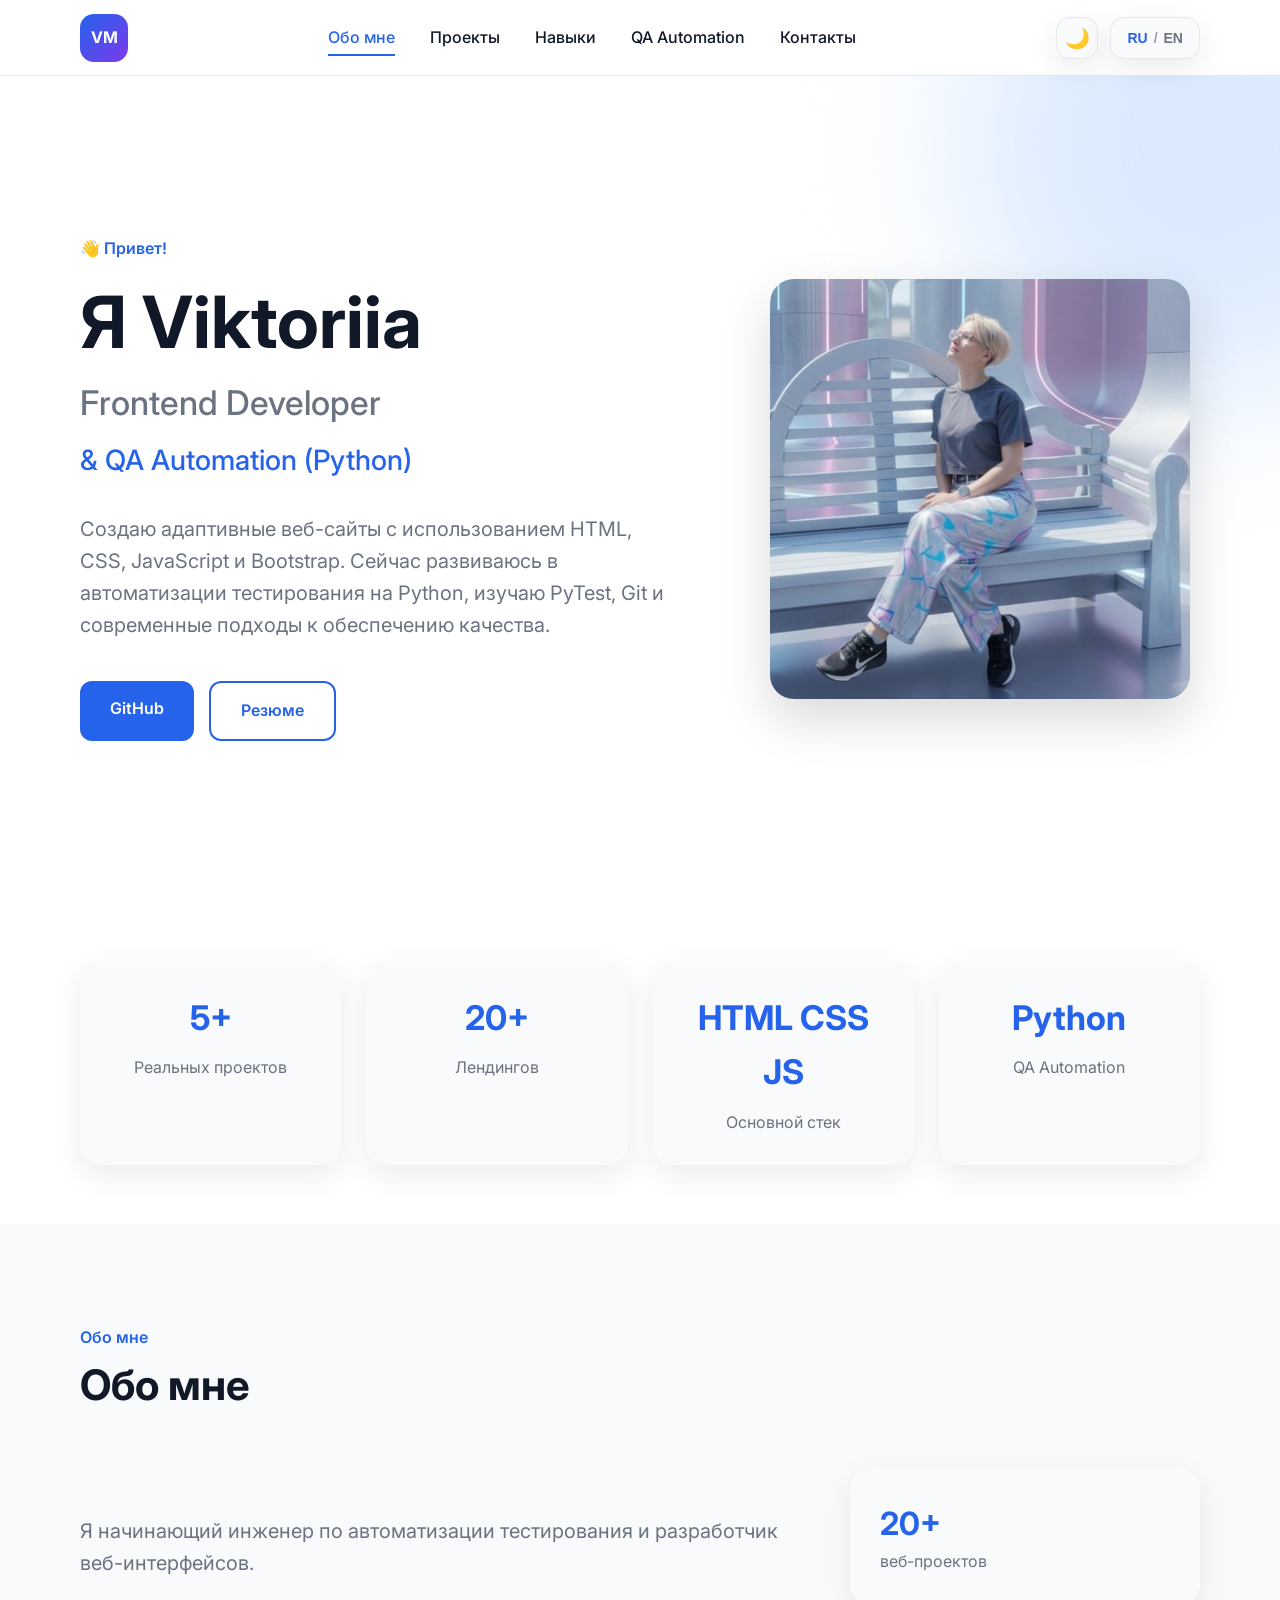
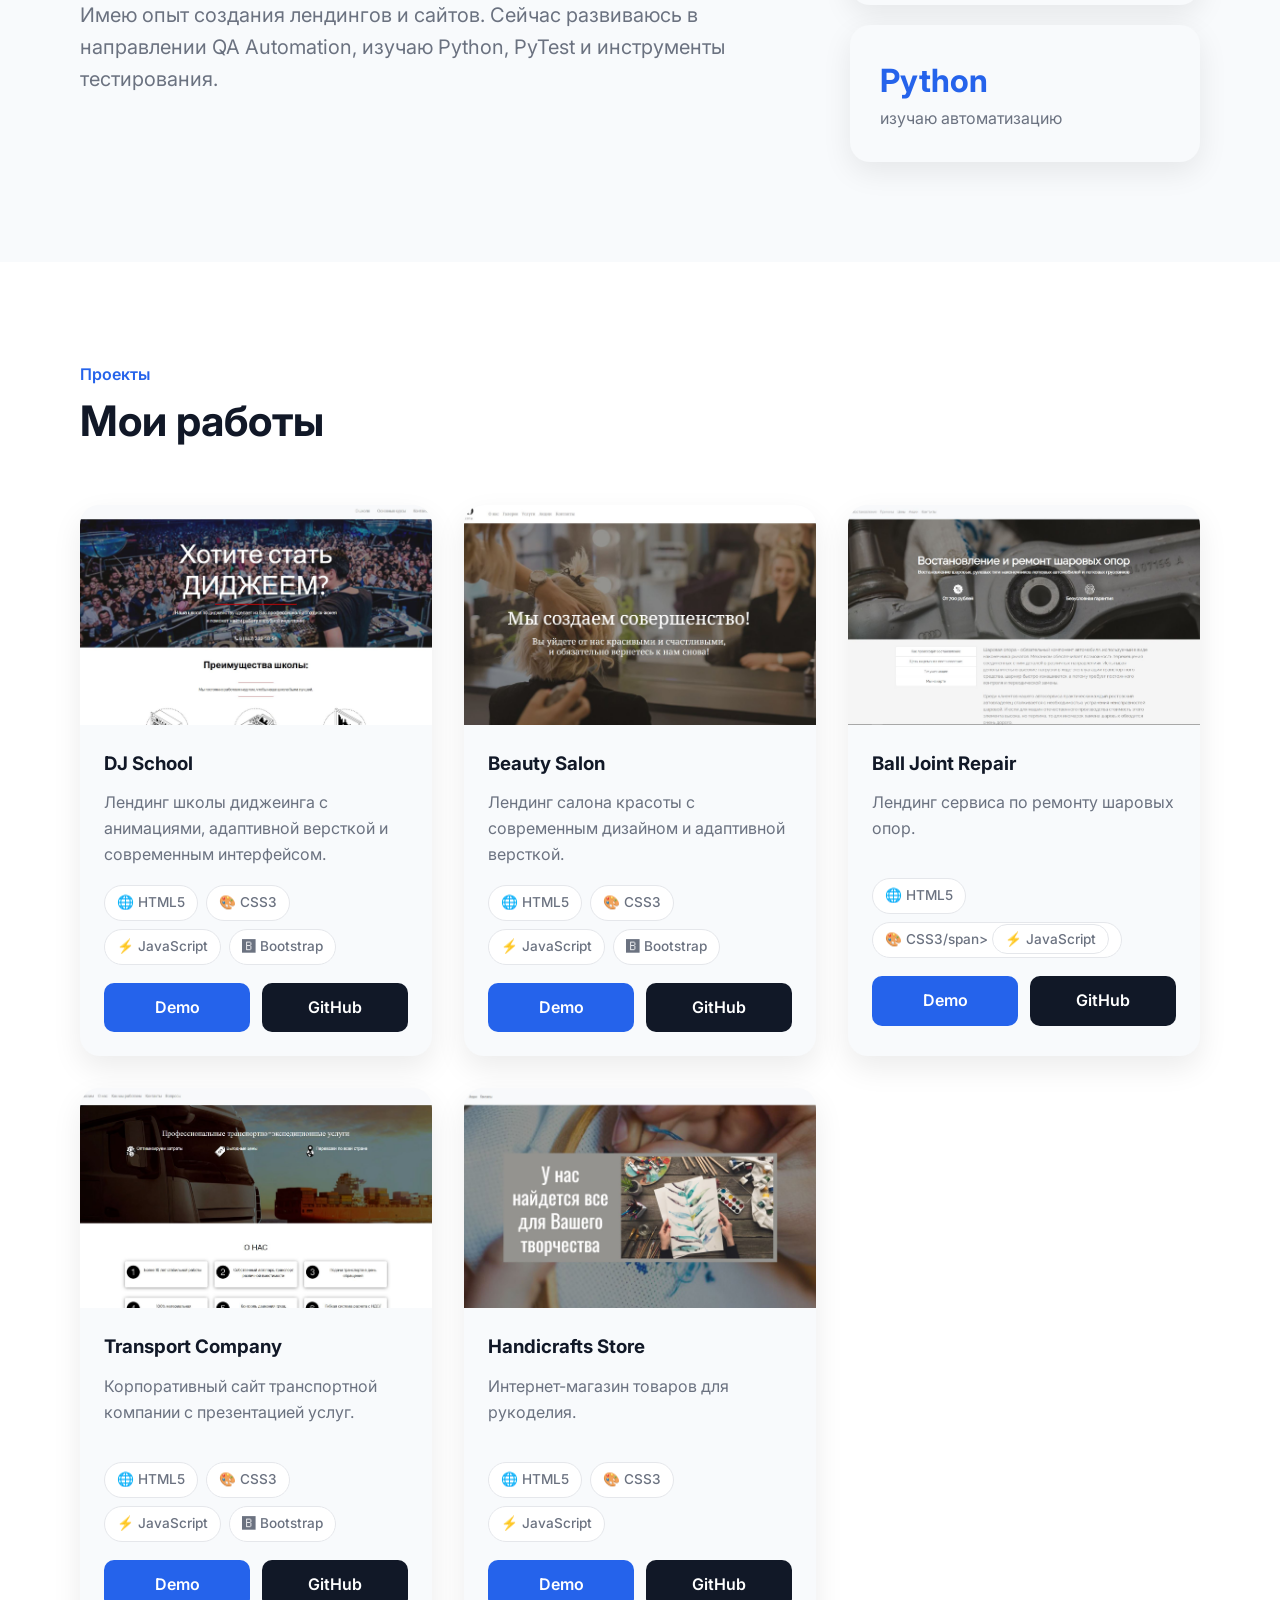
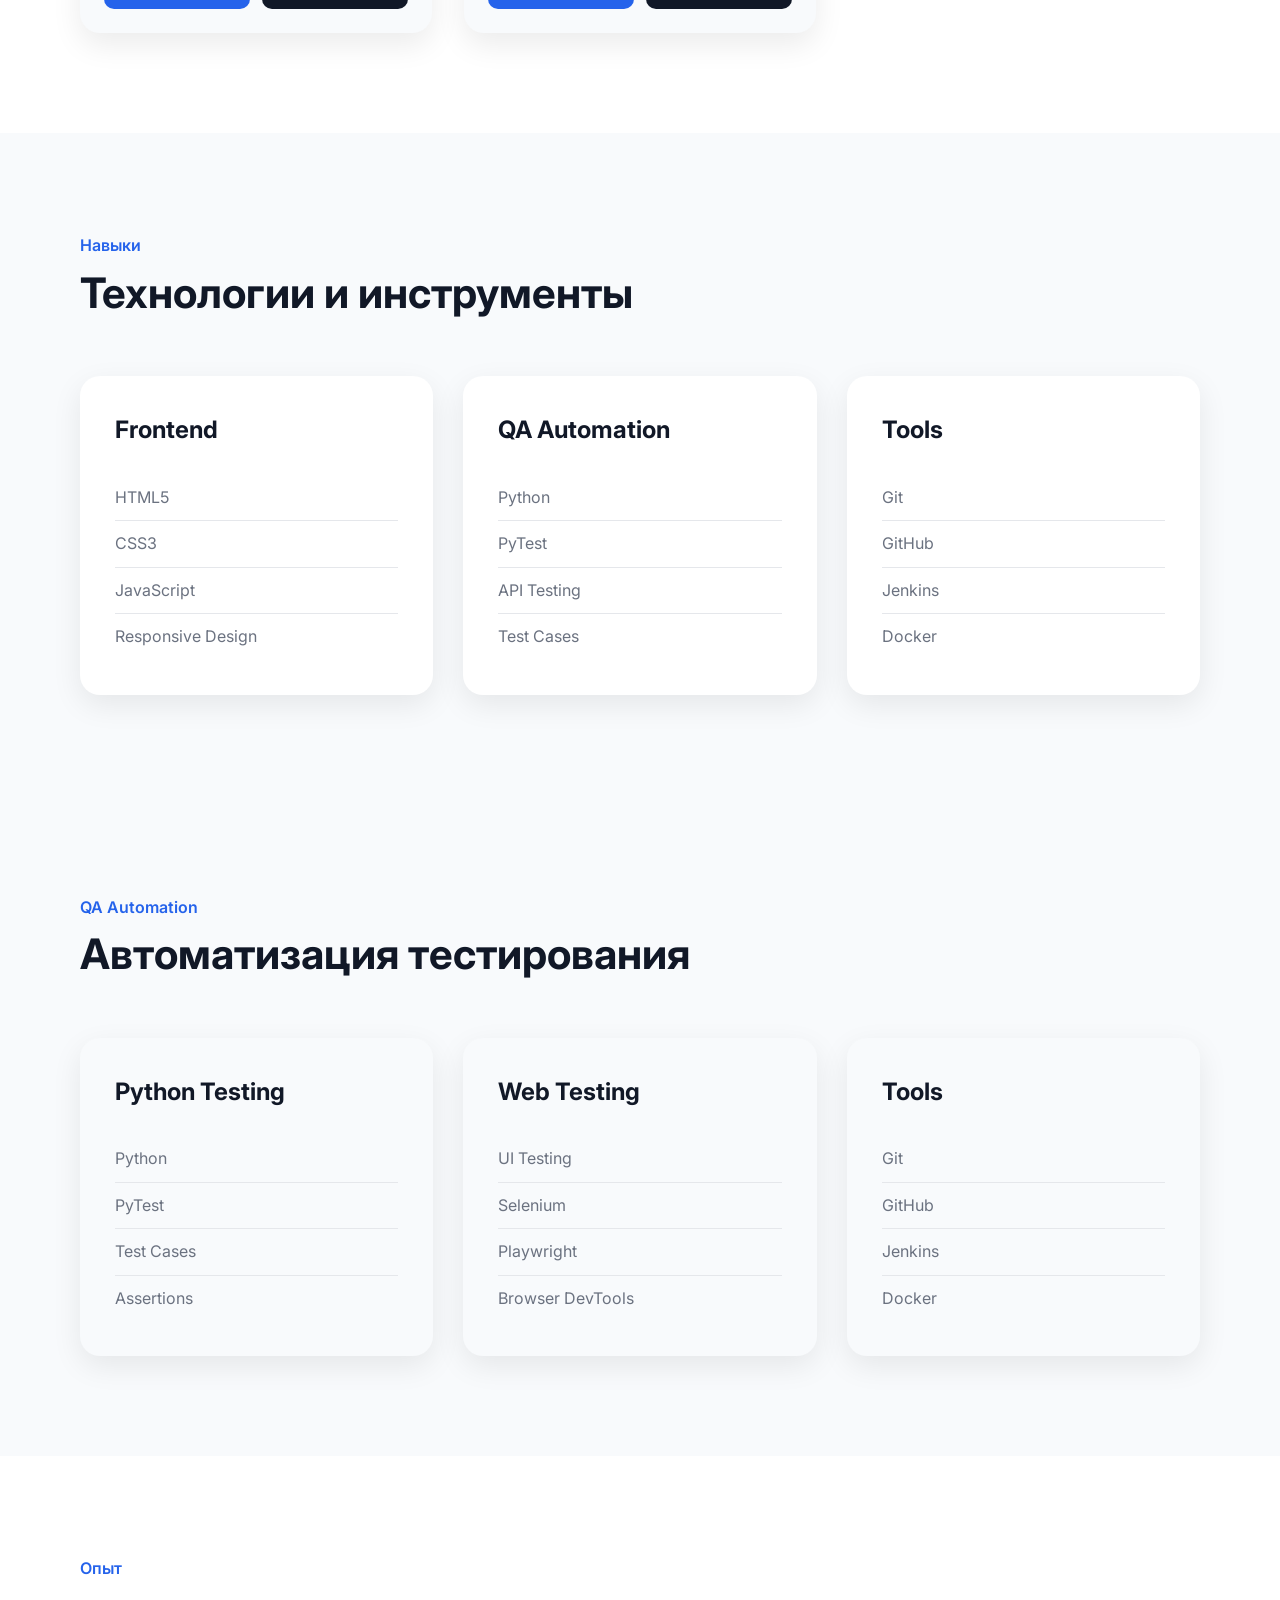
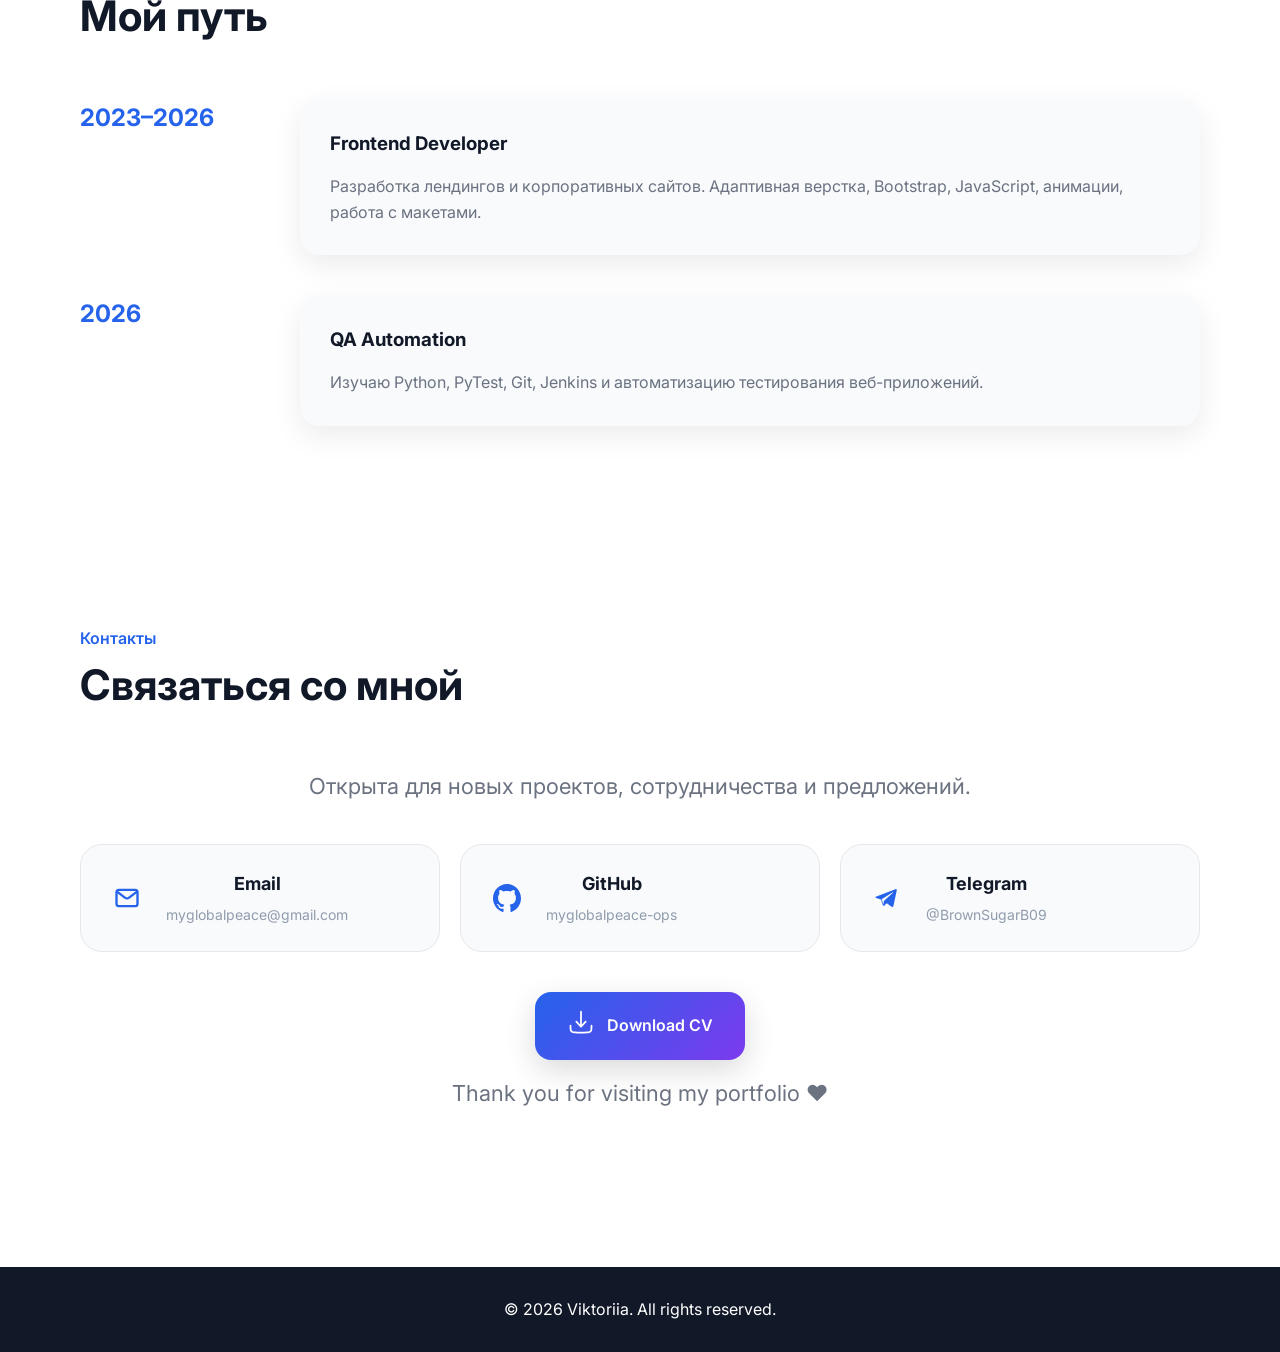
==== index.html @ a0bd53f9 "update1.1" ====
<!DOCTYPE html>
<html lang="ru">

<head>
    <meta charset="UTF-8">
    <meta name="viewport" content="width=device-width, initial-scale=1.0">
    <title>Viktoriia | Frontend Developer & QA Automation</title>

            <meta property="og:image" content=".../assets/preview.jpg">

            <link rel="icon" type="image/svg+xml" href="assets/icons/favicon.svg">
    
            <meta name="description" content="Frontend Developer & QA Automation Engineer. HTML, CSS, JavaScript, Bootstrap, Python, PyTest, Selenium. Portfolio with real projects.">

            <meta property="og:type" content="website">

            <meta property="og:title" content="Viktoriia Mishchenko | Frontend Developer & QA">

            <meta property="og:description" content="Portfolio with real frontend and QA Automation projects.">

            <meta property="og:image" content="https://myglobalpeace-ops.github.io/portfolio/assets/preview.jpg">

            <meta property="og:url" content="https://myglobalpeace-ops.github.io/portfolio/"> 

            <meta name="keywords" content="Frontend Developer, QA Automation, Python, Selenium, PyTest, HTML, CSS, JavaScript, Bootstrap, Portfolio">

            <meta name="author" content="Viktoriia Mishchenko">

            <meta name="theme-color" content="#2563eb">

            <meta name="twitter:card" content="summary_large_image">

            <meta name="twitter:title" content="Viktoriia Mishchenko | Frontend Developer & QA">

            <meta name="twitter:description" content="Portfolio with real projects.">

            <meta name="twitter:image" content="https://myglobalpeace-ops.github.io/portfolio/assets/preview.jpg">

            <link rel="icon" href="assets/favicon.ico">

            <link rel="stylesheet" href="css/style.css">

            <link rel="canonical" href="https://myglobalpeace-ops.github.io/portfolio/">
</head>

<body>

<header class="header">

    <div class="container">

        <div class="logo">
            VM<span></span>
            
        </div>

        <nav class="nav">

            <a href="#about"
            data-ru="Обо мне"
            data-en="About">
        Обо мне
            </a>

        <a href="#projects"
        data-ru="Проекты"
        data-en="Projects">
        Проекты
        </a>

        <a href="#skills"
        data-ru="Навыки"
        data-en="Skills">
        Навыки
        </a>

        <a href="#qa"
        data-ru="QA Automation"
        data-en="QA Automation">
         QA Automation
        </a>

        <a href="#contacts"
        data-ru="Контакты"
        data-en="Сontacts">
        Контакты
        </a>

        </nav>

        <div class="header-actions">


<button class="theme-toggle" aria-label="Theme">

    <span class="theme-icon">
        🌙
    </span>

</button>


<button class="language-toggle">

    <span class="lang-current">
        RU
    </span>

    <span class="lang-divider">
        /
    </span>

    <span class="lang-next">
        EN
    </span>

</button>


</div>

<button class="menu-toggle">

    ☰

</button>

    </div>

</header>

<section class="hero">

    <div class="container hero-content">

        <div class="hero-text">

            <p class="hello">👋 Привет!</p>

            <h1>Я Viktoriia</h1>

            <h2>

                Frontend Developer

                    <span>& QA Automation (Python)</span>

            </h2>

            <p class="description" data-ru="Создаю адаптивные веб-сайты с использованием HTML, CSS, JavaScript и Bootstrap.
Сейчас развиваюсь в автоматизации тестирования на Python, изучаю PyTest, Git и современные подходы к обеспечению качества." data-en="I create responsive websites using HTML, CSS, JavaScript, and Bootstrap.
I'm currently developing my expertise in Python test automation, learning PyTest, Git, and modern quality assurance approaches.">

                Создаю адаптивные веб-сайты с использованием HTML, CSS, JavaScript и Bootstrap.
Сейчас развиваюсь в автоматизации тестирования на Python, изучаю PyTest, Git и современные подходы к обеспечению качества.

            </p>

            <div class="buttons">

                <a href="https://github.com/myglobalpeace-ops" target="_blank" class="btn">GitHub</a>

                <a href="#" class="btn btn-outline" data-ru="Резюме" data-en="Resume">

                    Резюме

                </a>

            </div>

        </div>

        <div class="hero-image">

    <img
        src="images/avatar.jpg"
        alt="Viktoriia"
        class="avatar"
    >

</div>

    </div>

</section>

<section class="stats">

    <div class="container">

        <div class="stats-grid">

            <div class="stat">

                <h3>5+</h3>

                <p data-ru="Реальных проектов" data-en="Real projects">Реальных проектов</p>

            </div>

            <div class="stat">

                <h3>20+</h3>

                <p data-ru="Лендингов" data-en="Landings">Лендингов</p>

            </div>

            <div class="stat">

                <h3>HTML CSS JS</h3>

                <p data-ru="Основной стек" data-en="Main stack">Основной стек</p>

            </div>

            <div class="stat">

                <h3>Python</h3>

                <p>QA Automation</p>

            </div>

        </div>

    </div>

</section>

<section class="about reveal" id="about">

    <div class="container">

        <div class="section-title">

            <p data-ru="Обо мне" data-en="About me">Обо мне</p>

            <h2 data-ru="Обо мне" data-en="About me">Коротко обо мне</h2>

        </div>


        <div class="about-content">


            <div class="about-text">

                <p data-ru="Я начинающий инженер по автоматизации тестирования
                    и разработчик веб-интерфейсов." data-en="I'm a junior test automation engineer and web interface developer.">
                    Я начинающий инженер по автоматизации тестирования
                    и разработчик веб-интерфейсов.
                </p>

                <p data-ru="Имею опыт создания лендингов и сайтов.
                    Сейчас развиваюсь в направлении QA Automation,
                    изучаю Python, PyTest и инструменты тестирования." data-en="I have experience creating landing pages and websites.
                    I'm currently developing my skills in QA Automation,
                    learning Python, PyTest, and testing tools.">
                    Имею опыт создания лендингов и сайтов.
                    Сейчас развиваюсь в направлении QA Automation,
                    изучаю Python, PyTest и инструменты тестирования.
                </p>


            </div>


            <div class="about-info">


                <div class="info-card">

                    <strong>20+</strong>

                    <span data-ru="веб-проектов" data-en="web projects">
                        веб-проектов
                    </span>

                </div>


                <div class="info-card">

                    <strong>Python</strong>

                    <span data-ru="изучаю автоматизацию" data-en="I'm studying automation">
                        изучаю автоматизацию
                    </span>

                </div>


            </div>


        </div>

    </div>

</section>

<section class="projects reveal" id="projects">

    <div class="container">

        <div class="section-title">
            <p data-ru="Проекты" data-en="Projects">Проекты</p>
            <h2 data-ru="Мои работы" data-en="My works">Мои работы</h2>
        </div>

        <div class="projects-grid">

            <article class="project-card reveal">

                <img src="images/projects/dj-school.jpg" alt="DJ School">

                <div class="project-content">

                    <h3>DJ School</h3>

                    <p data-ru="Лендинг школы диджеинга с анимациями,
                        адаптивной версткой и современным интерфейсом." data-en="A DJ school landing page with animations, responsive layout, and a modern interface.">
                        Лендинг школы диджеинга с анимациями,
                        адаптивной версткой и современным интерфейсом.
                    </p>

                    <div class="tags">
                        <span>🌐 HTML5</span>
                        <span>🎨 CSS3</span>
                        <span>⚡ JavaScript</span>
                        <span>🅱 Bootstrap</span>
                    </div>

                    <div class="project-links">
                        <a href="https://myglobalpeace-ops.github.io/DJ-Shool/" target="_blank">Demo</a>
                        <a href="https://github.com/myglobalpeace-ops/DJ-Shool" target="_blank">GitHub</a>
                    </div>

                </div>

            </article>

            <article class="project-card reveal">

                <img src="images/projects/beauty-salon.jpg" alt="Beauty Salon">

                <div class="project-content">

                    <h3>Beauty Salon</h3>

                    <p data-ru="Лендинг салона красоты
                        с современным дизайном и адаптивной версткой." data-en="A beauty salon landing page with a modern design and responsive layout.">
                        Лендинг салона красоты
                        с современным дизайном и адаптивной версткой.
                    </p>

                    <div class="tags">
                        <span>🌐 HTML5</span>
                        <span>🎨 CSS3</span>
                        <span>⚡ JavaScript</span>
                        <span>🅱 Bootstrap</span>
                    </div>

                    <div class="project-links">
                        <a href="https://myglobalpeace-ops.github.io/Beauty-salon/" target="_blank">Demo</a>
                        <a href="https://github.com/myglobalpeace-ops/Beauty-salon" target="_blank">GitHub</a>
                    </div>

                </div>

            </article>

            <article class="project-card reveal">

                <img src="images/projects/ball-joint-repair.jpg" alt="Ball Joint Repair">

                <div class="project-content">

                    <h3>Ball Joint Repair</h3>

                    <p data-ru="Лендинг сервиса по ремонту шаровых опор." data-en="Landing page for a ball joint repair service.">
                        Лендинг сервиса по ремонту шаровых опор.
                    </p>

                    <div class="tags">
                        <span>🌐 HTML5</span>
                        <span>🎨 CSS3/span>
                        <span>⚡ JavaScript</span>
                    </div>

                    <div class="project-links">
                        <a href="https://myglobalpeace-ops.github.io/Ball-joint-repair/" target="_blank">Demo</a>
                        <a href="https://github.com/myglobalpeace-ops/Ball-joint-repair" target="_blank">GitHub</a>
                    </div>

                </div>

            </article>

            <article class="project-card reveal">

                <img src="images/projects/transport-company.jpg" alt="Transport Company">

                <div class="project-content">

                    <h3>Transport Company</h3>

                    <p data-ru="Корпоративный сайт транспортной компании
                        с презентацией услуг." data-en="Corporate website for a transport company
                        presenting its services.">
                        Корпоративный сайт транспортной компании
                        с презентацией услуг.
                    </p>

                    <div class="tags">
                        <span>🌐 HTML5</span>
                        <span>🎨 CSS3</span>
                        <span>⚡ JavaScript</span>
                        <span>🅱 Bootstrap</span>
                    </div>

                    <div class="project-links">
                        <a href="https://myglobalpeace-ops.github.io/Transport-company/" target="_blank">Demo</a>
                        <a href="https://github.com/myglobalpeace-ops/Transport-company" target="_blank">GitHub</a>
                    </div>

                </div>

            </article>

            <article class="project-card reveal">

                <img src="images/projects/handicrafts-store.jpg" alt="Handicrafts Store">

                <div class="project-content">

                    <h3>Handicrafts Store</h3>

                    <p data-ru="Интернет-магазин товаров для рукоделия." data-en="Online store of handicraft supplies.">
                        Интернет-магазин товаров для рукоделия.
                    </p>

                    <div class="tags">
                        <span>🌐 HTML5</span>
                        <span>🎨 CSS3</span>
                        <span>⚡ JavaScript</span>
                    </div>

                    <div class="project-links">
                        <a href="https://myglobalpeace-ops.github.io/Handicrafts-store/" target="_blank">Demo</a>
                        <a href="https://github.com/myglobalpeace-ops/Handicrafts-store" target="_blank">GitHub</a>
                    </div>

                </div>

            </article>

        </div>

    </div>

</section>

<section class="skills reveal" id="skills">

    <div class="container">


        <div class="section-title">

            <p data-ru="Навыки" data-en="Skills">Навыки</p>

            <h2 data-ru="Технологии и инструменты" data-en="Technologies and tools">Технологии и инструменты</h2>

        </div>



        <div class="skills-grid">



            <div class="skill-card reveal">

                <h3>
                    Frontend
                </h3>


                <ul>

                    <li>HTML5</li>
                    <li>CSS3</li>
                    <li>JavaScript</li>
                    <li>Responsive Design</li>

                </ul>


            </div>





            <div class="skill-card reveal">

                <h3>
                    QA Automation
                </h3>


                <ul>

                    <li>Python</li>
                    <li>PyTest</li>
                    <li>API Testing</li>
                    <li>Test Cases</li>

                </ul>


            </div>





            <div class="skill-card reveal">

                <h3>
                    Tools
                </h3>


                <ul>

                    <li>Git</li>
                    <li>GitHub</li>
                    <li>Jenkins</li>
                    <li>Docker</li>

                </ul>


            </div>



        </div>


    </div>


</section>

<section class="qa" id="qa">

    <div class="container">


        <div class="section-title">

            <p>QA Automation</p>

            <h2 data-ru="Автоматизация тестирования" data-en="Test automation">Автоматизация тестирования</h2>

        </div>



        <div class="qa-grid">


            <div class="qa-card">

                <h3>
                    Python Testing
                </h3>

                <ul>

                    <li>Python</li>
                    <li>PyTest</li>
                    <li>Test Cases</li>
                    <li>Assertions</li>

                </ul>

            </div>



            <div class="qa-card">

                <h3>
                    Web Testing
                </h3>

                <ul>

                    <li>UI Testing</li>
                    <li>Selenium</li>
                    <li>Playwright</li>
                    <li>Browser DevTools</li>

                </ul>

            </div>



            <div class="qa-card">

                <h3>
                    Tools
                </h3>

                <ul>

                    <li>Git</li>
                    <li>GitHub</li>
                    <li>Jenkins</li>
                    <li>Docker</li>

                </ul>

            </div>


        </div>


    </div>

</section>

<section class="experience reveal" id="experience">

    <div class="container">

        <div class="section-title">

            <p data-ru="Опыт" data-en="Experience">Опыт</p>

            <h2 data-ru="Мой путь" data-en="My way">Мой путь</h2>

        </div>

        <div class="timeline">

            <div class="timeline-item">

                <div class="timeline-year">
                    2023–2026
                </div>

                <div class="timeline-content">

                    <h3>Frontend Developer</h3>

                    <p 
                    data-ru="Разработка лендингов и корпоративных сайтов.
                        Адаптивная верстка, Bootstrap, JavaScript, анимации,
                        работа с макетами." 
                    data-en="Landing page and corporate website development.
                        Responsive design, Bootstrap, JavaScript, animation,
                        layout work.">
                        Разработка лендингов и корпоративных сайтов.
                        Адаптивная верстка, Bootstrap, JavaScript, анимации,
                        работа с макетами.
                    </p>

                </div>

            </div>

            <div class="timeline-item">

                <div class="timeline-year">
                    2026
                </div>

                <div class="timeline-content">

                    <h3>QA Automation</h3>

                    <p 
                    data-ru="Изучаю Python, PyTest, Git, Jenkins и автоматизацию
                        тестирования веб-приложений." 
                    data-en="I'm learning Python, PyTest, Git, Jenkins, and automated web application testing.">
                        Изучаю Python, PyTest, Git, Jenkins и автоматизацию
                        тестирования веб-приложений.
                    </p>

                </div>

            </div>

        </div>

    </div>

</section>

<section class="contacts reveal" id="contacts">

    <div class="container">


        <div class="section-title">

            <p data-ru="Контакты" data-en="Contacts">Контакты</p>

            <h2 data-ru="Связаться со мной" data-en="Contact me">Связаться со мной</h2>

        </div>



        <div class="contact-content">


            <p 
            data-ru="Открыта для новых проектов,
                сотрудничества и предложений." 
            data-en="Open to new projects, collaborations, and suggestions.">

                Открыта для новых проектов,
                сотрудничества и предложений.

            </p>



           <div class="contact-list">


<a href="mailto:your@email.com" class="contact-card">


<div class="contact-icon">


    <img src="images/icons/email-svgrepo-com.svg" alt="Email">


</div>


<div class="contact-info">

<h3>Email</h3>

<p>myglobalpeace@gmail.com</p>

</div>


</a>



<a href="https://github.com/myglobalpeace-ops"
target="_blank"
class="contact-card">


<div class="contact-icon">

<img src="images/icons/github-142-svgrepo-com.svg" alt="GitHub">

</div>


<div class="contact-info">

<h3>GitHub</h3>

<p>myglobalpeace-ops</p>

</div>


</a>



<a href="#" class="contact-card">


<div class="contact-icon">

<img src="images/icons/telegram-alt-svgrepo-com.svg" alt="telegram">

</div>


<div class="contact-info">

<h3>Telegram</h3>

<p>@BrownSugarB09</p>

</div>


</a>
 

</div>
 
<a 
href="assets/Viktoriia-Mishchenko-CV.pdf"
class="cv-button"
download>


<span class="cv-icon">

<img src="images/icons/download-minimalistic-svgrepo-com (1).svg" alt="Download">


</span>


Download CV


</a>

<br>
<p class="contact-note">

    Thank you for visiting my portfolio ❤️

</p>

        </div>


    </div>


</section>



<footer>

    <div class="container">

        <p>
            © 2026 Viktoriia. All rights reserved.
        </p>

    </div>

</footer>

<script src="js/script.js"></script>

</body>

</html>
---- css/style.css ----
@import url("reset.css");
@import url("variables.css");

@import url("header.css");
@import url("header-actions.css");
@import url("hero.css");
@import url("stats.css");
@import url("about.css");
@import url("projects.css");
@import url("skills.css");
@import url("experience.css");
@import url("qa.css");
@import url("contacts.css");
@import url("footer.css");
@import url("animations.css");

@import url("responsive.css");

html{
    scroll-behavior:smooth;
}
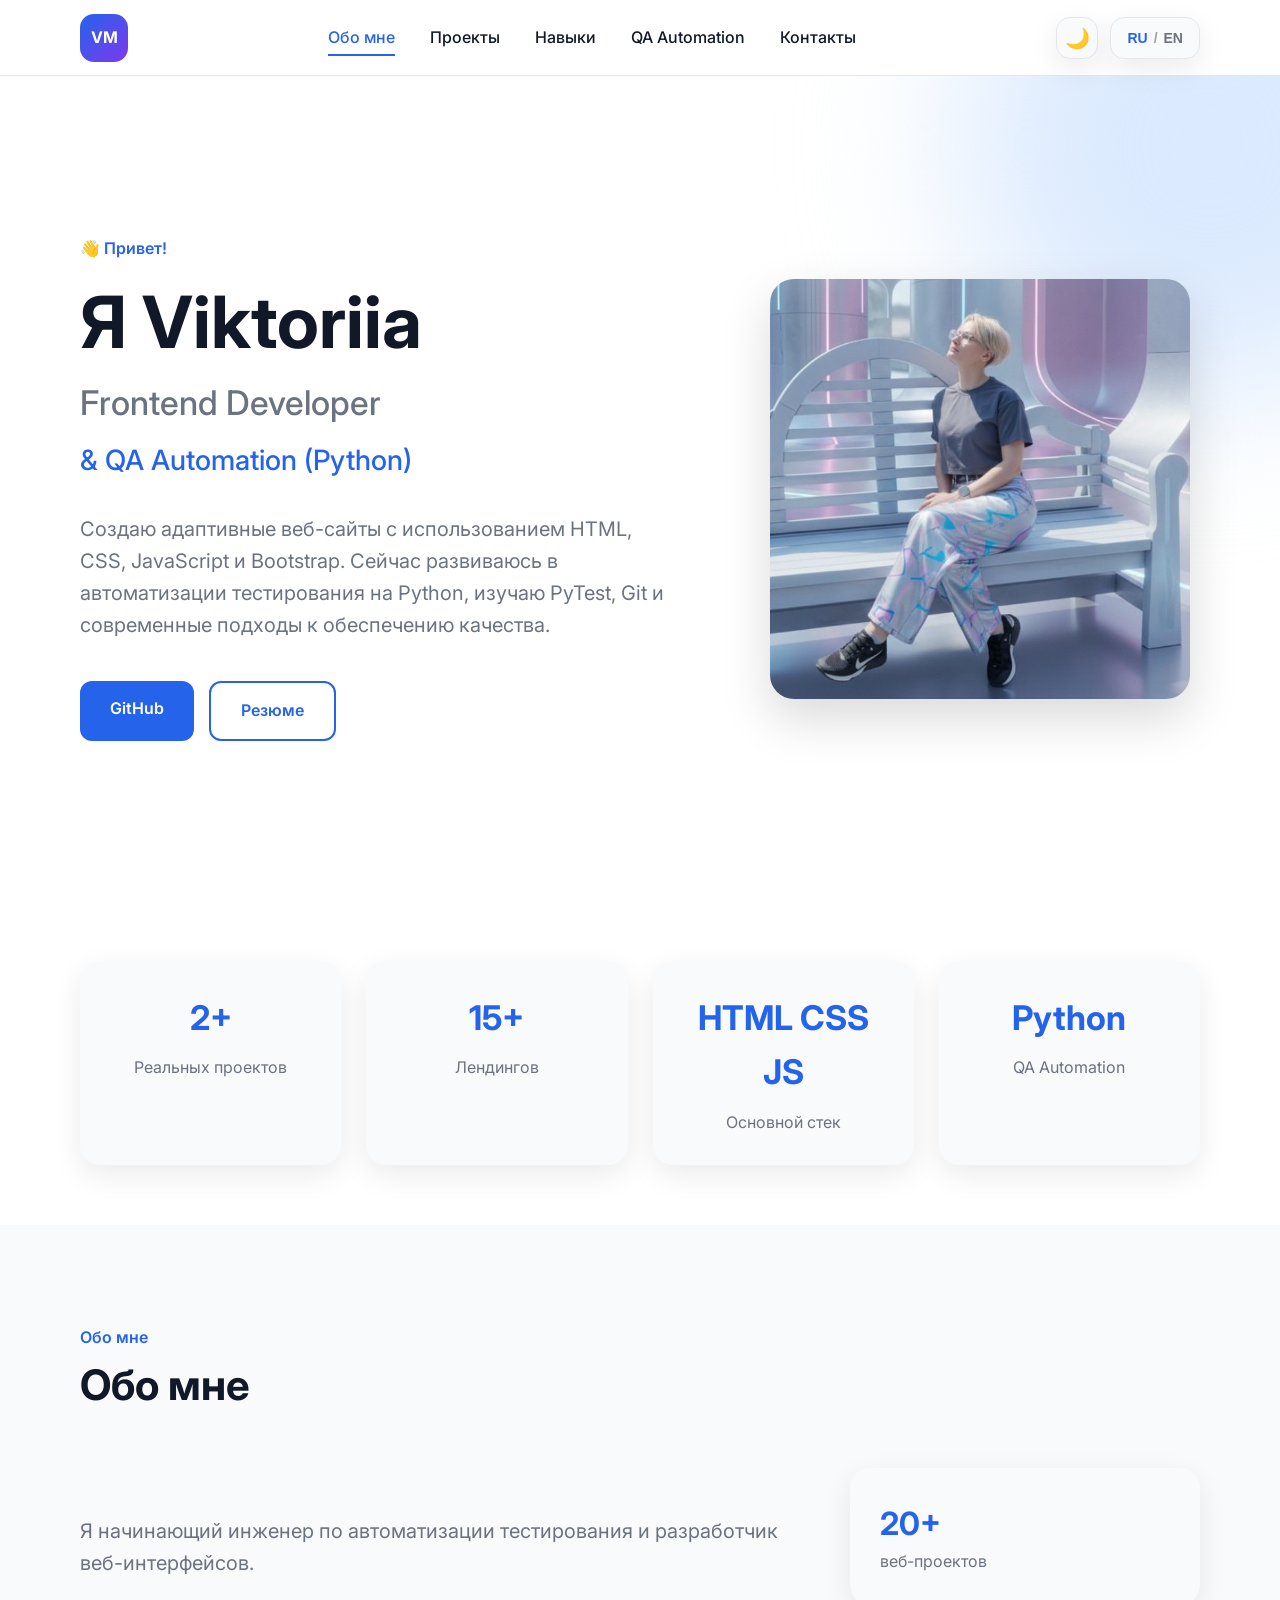
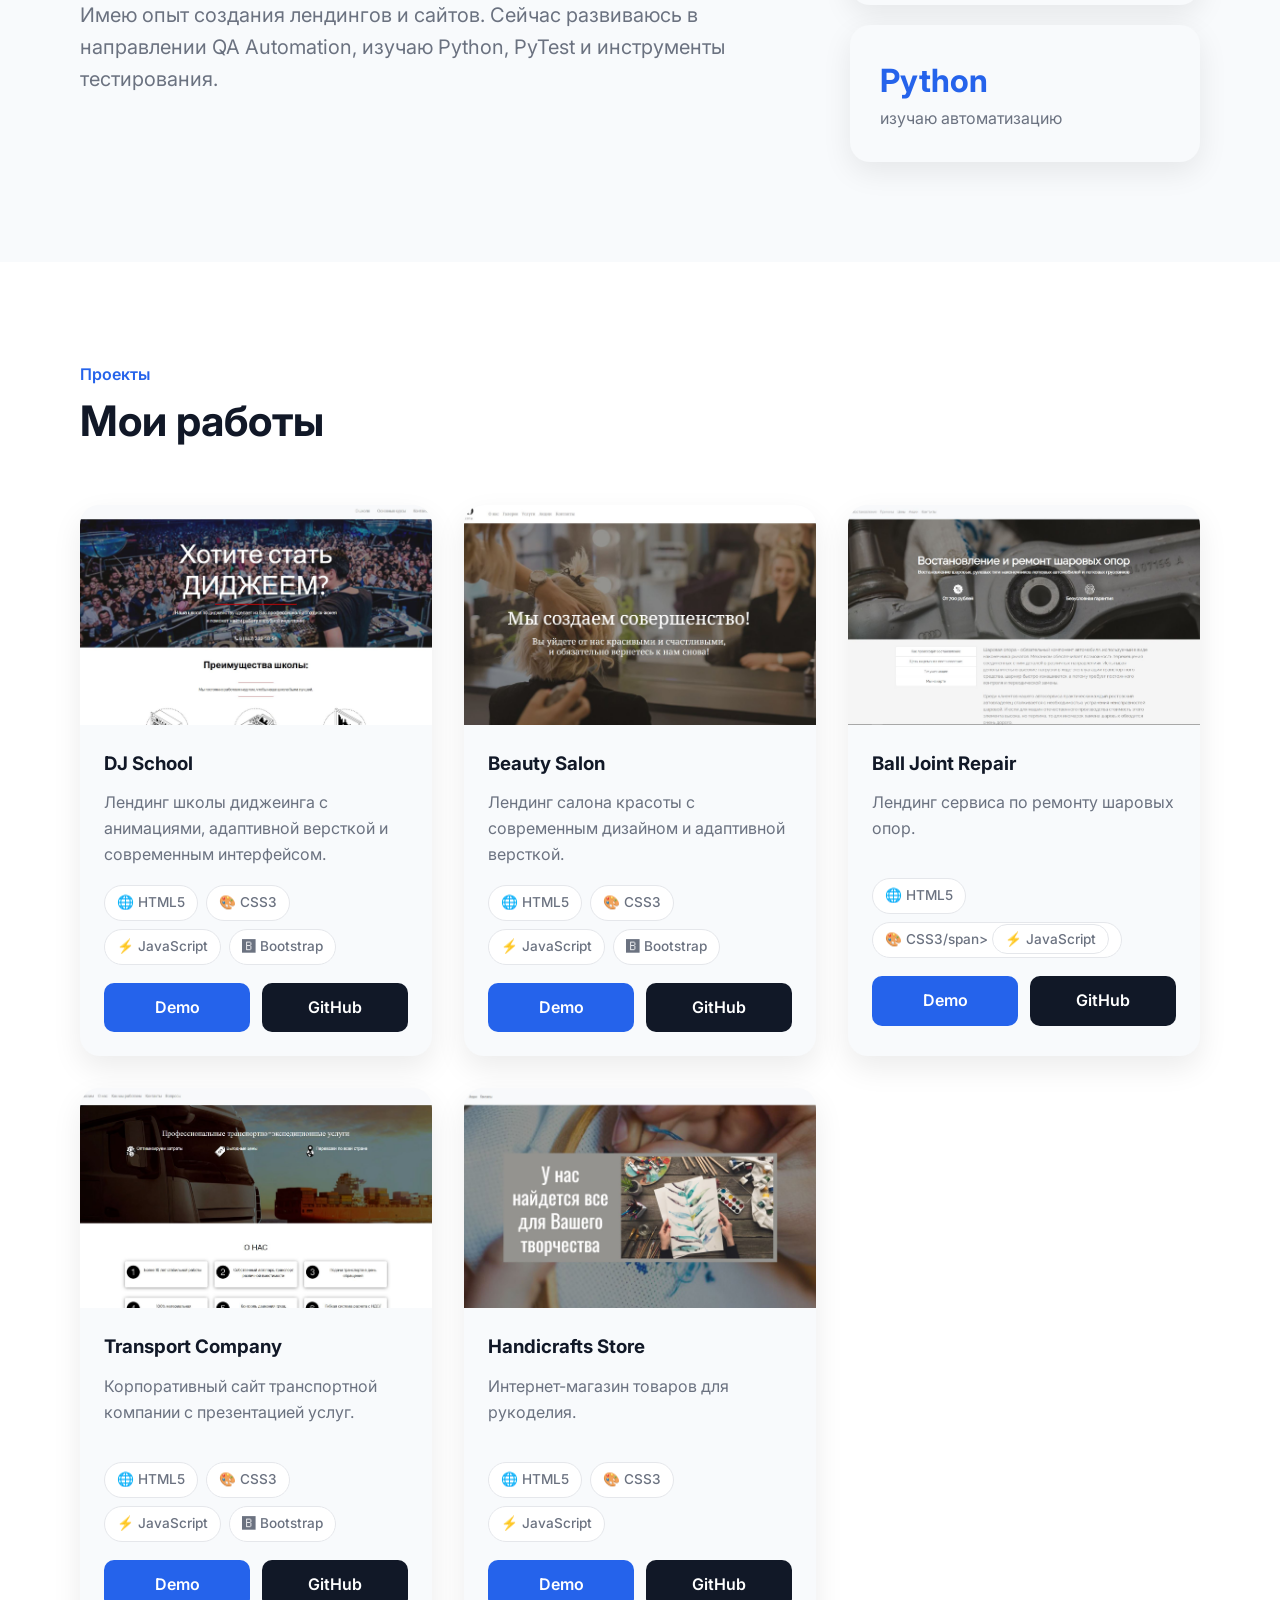
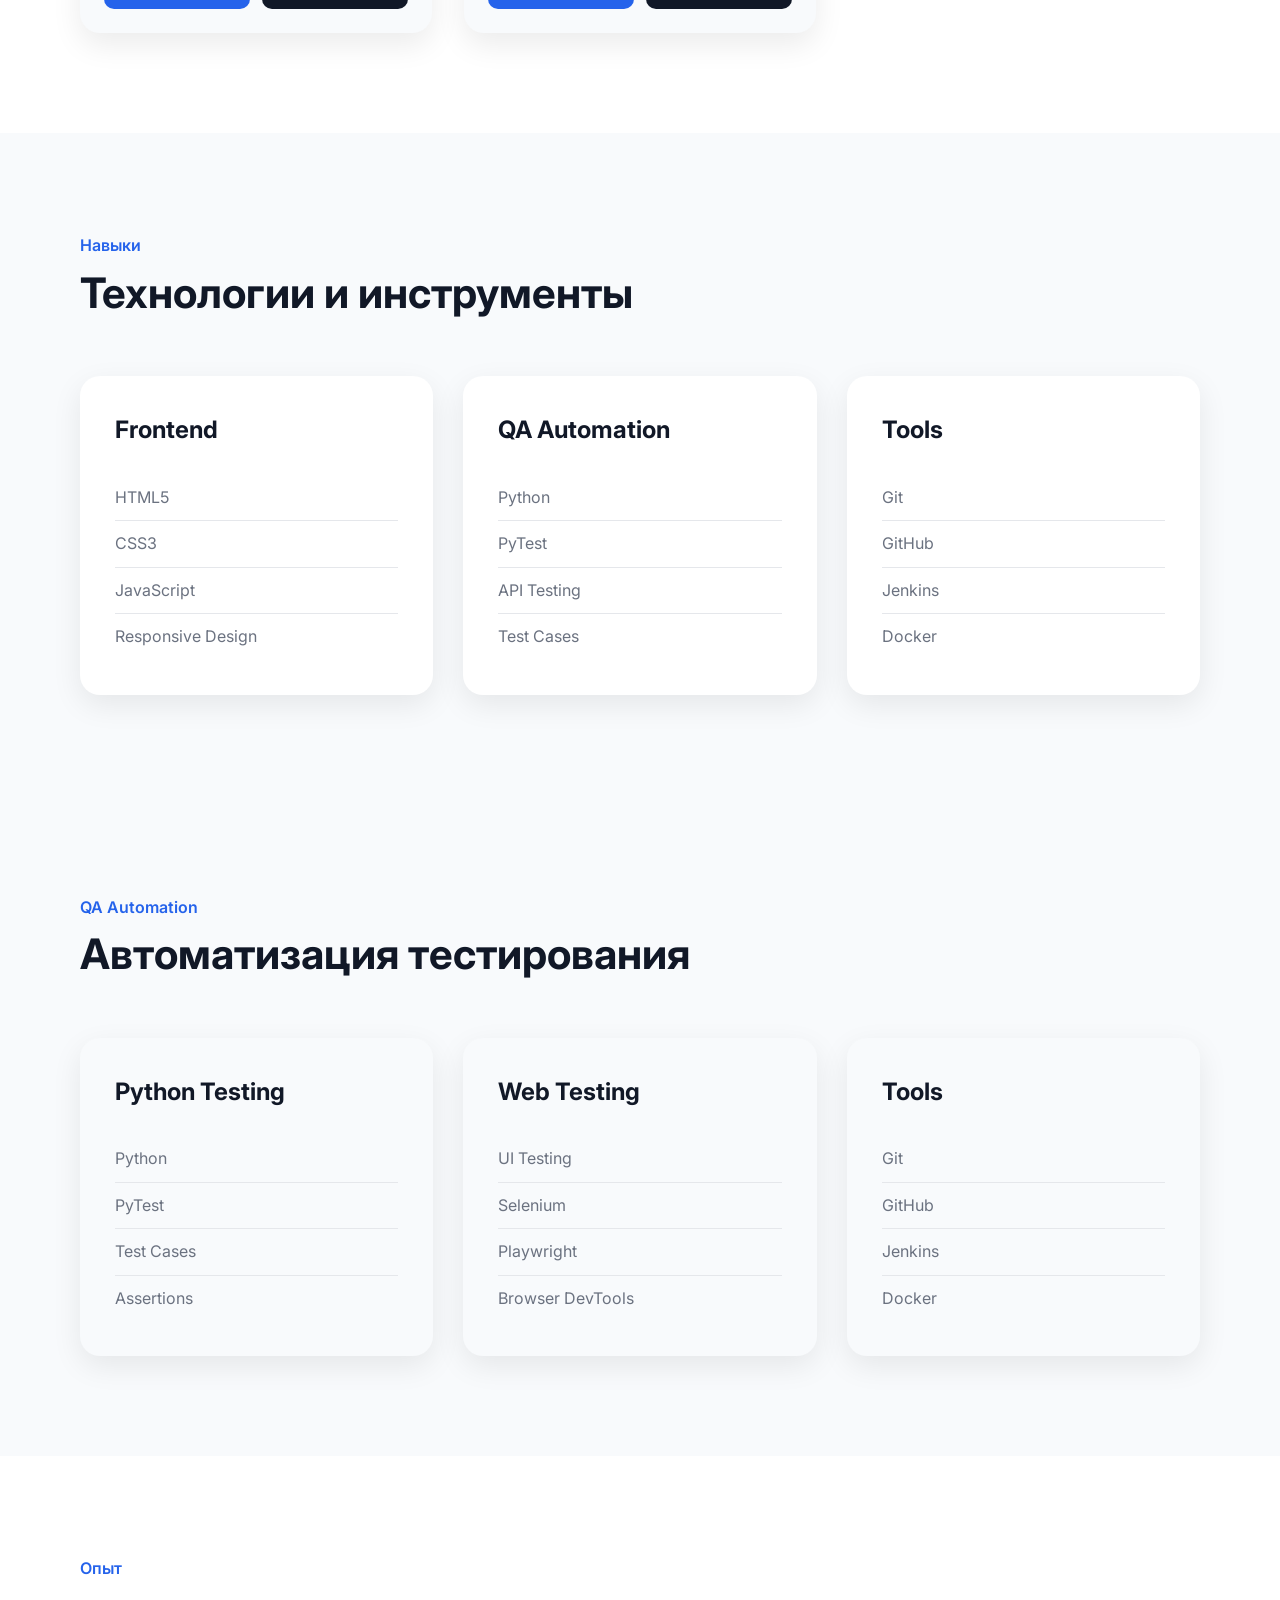
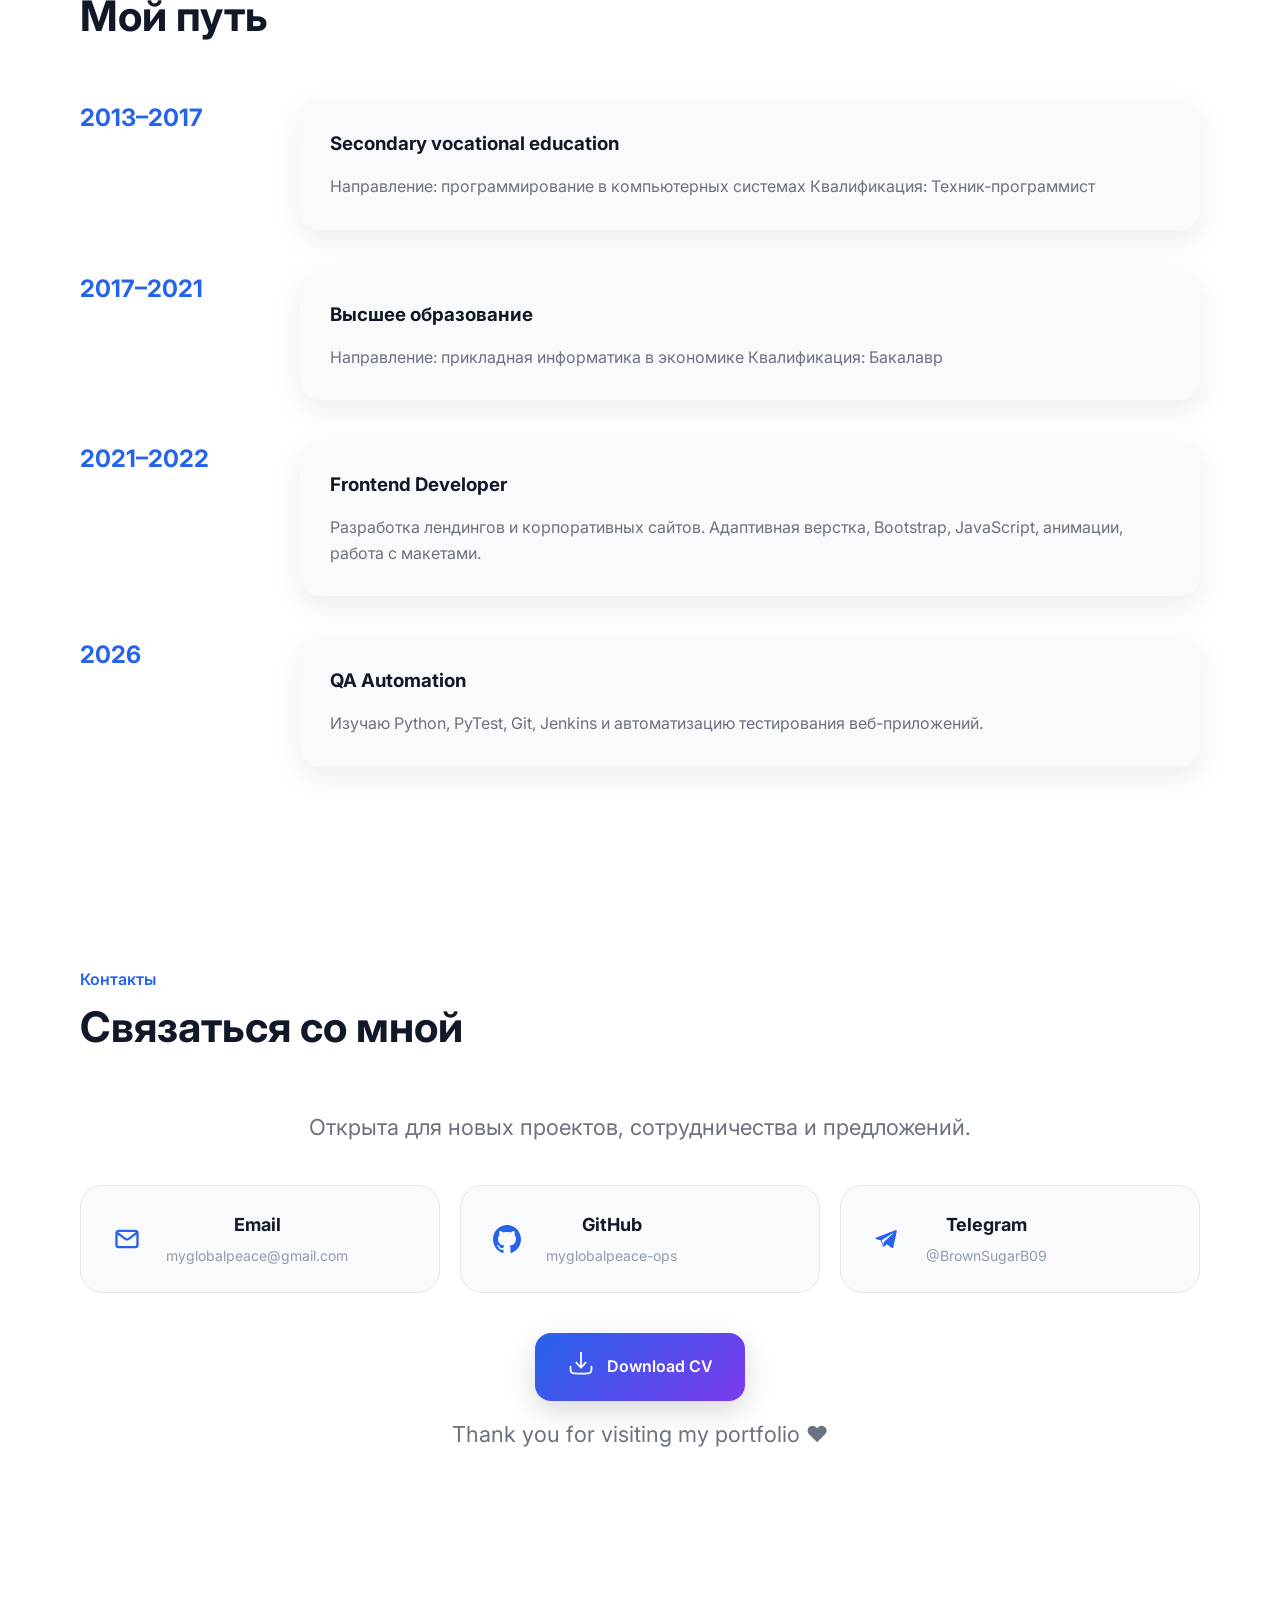
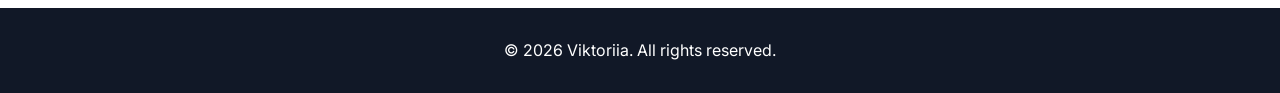
==== commit 858a4e50: "Update index.html" ====
--- a/index.html
+++ b/index.html
@@ -14,7 +14,7 @@
 
             <meta property="og:type" content="website">
 
-            <meta property="og:title" content="Viktoriia Mishchenko | Frontend Developer & QA">
+            <meta property="og:title" content="Viktoriia | Frontend Developer & QA">
 
             <meta property="og:description" content="Portfolio with real frontend and QA Automation projects.">
 
@@ -24,7 +24,7 @@
 
             <meta name="keywords" content="Frontend Developer, QA Automation, Python, Selenium, PyTest, HTML, CSS, JavaScript, Bootstrap, Portfolio">
 
-            <meta name="author" content="Viktoriia Mishchenko">
+            <meta name="author" content="Viktoriia">
 
             <meta name="theme-color" content="#2563eb">
 
@@ -192,7 +192,7 @@
 
             <div class="stat">
 
-                <h3>5+</h3>
+                <h3>2+</h3>
 
                 <p data-ru="Реальных проектов" data-en="Real projects">Реальных проектов</p>
 
@@ -200,7 +200,7 @@
 
             <div class="stat">
 
-                <h3>20+</h3>
+                <h3>15+</h3>
 
                 <p data-ru="Лендингов" data-en="Landings">Лендингов</p>
 
@@ -654,7 +654,47 @@
             <div class="timeline-item">
 
                 <div class="timeline-year">
-                    2023–2026
+                    2013–2017
+                </div>
+
+                <div class="timeline-content">
+
+                    <h3 data-en="Secondary vocational education" data-ru="Secondary vocational education">Среднее-спецаильное образование</h3>
+
+                    <p 
+                    data-ru="Направление: программирование в компьютерных системах Квалификация: Техник-программист" 
+                    data-en="Direction: programming in computer systems Qualification: Software Engineer">
+                        Направление: программирование в компьютерных системах Квалификация: Техник-программист
+                    </p>
+
+                </div>
+
+            </div>
+
+            <div class="timeline-item">
+
+                <div class="timeline-year">
+                    2017–2021
+                </div>
+
+                <div class="timeline-content">
+
+                    <h3 data-en="Higher education" data-ru="Высшее образование">Высшее образование</h3>
+
+                    <p 
+                    data-ru="Направление: прикладная информатика в экономике Квалификация: Бакалавр" 
+                    data-en="Field of study: Applied Informatics in Economics Qualification: Bachelor's degree">
+                        Направление: прикладная информатика в экономике Квалификация: Бакалавр
+                    </p>
+
+                </div>
+
+            </div>
+
+            <div class="timeline-item">
+
+                <div class="timeline-year">
+                    2021–2022
                 </div>
 
                 <div class="timeline-content">
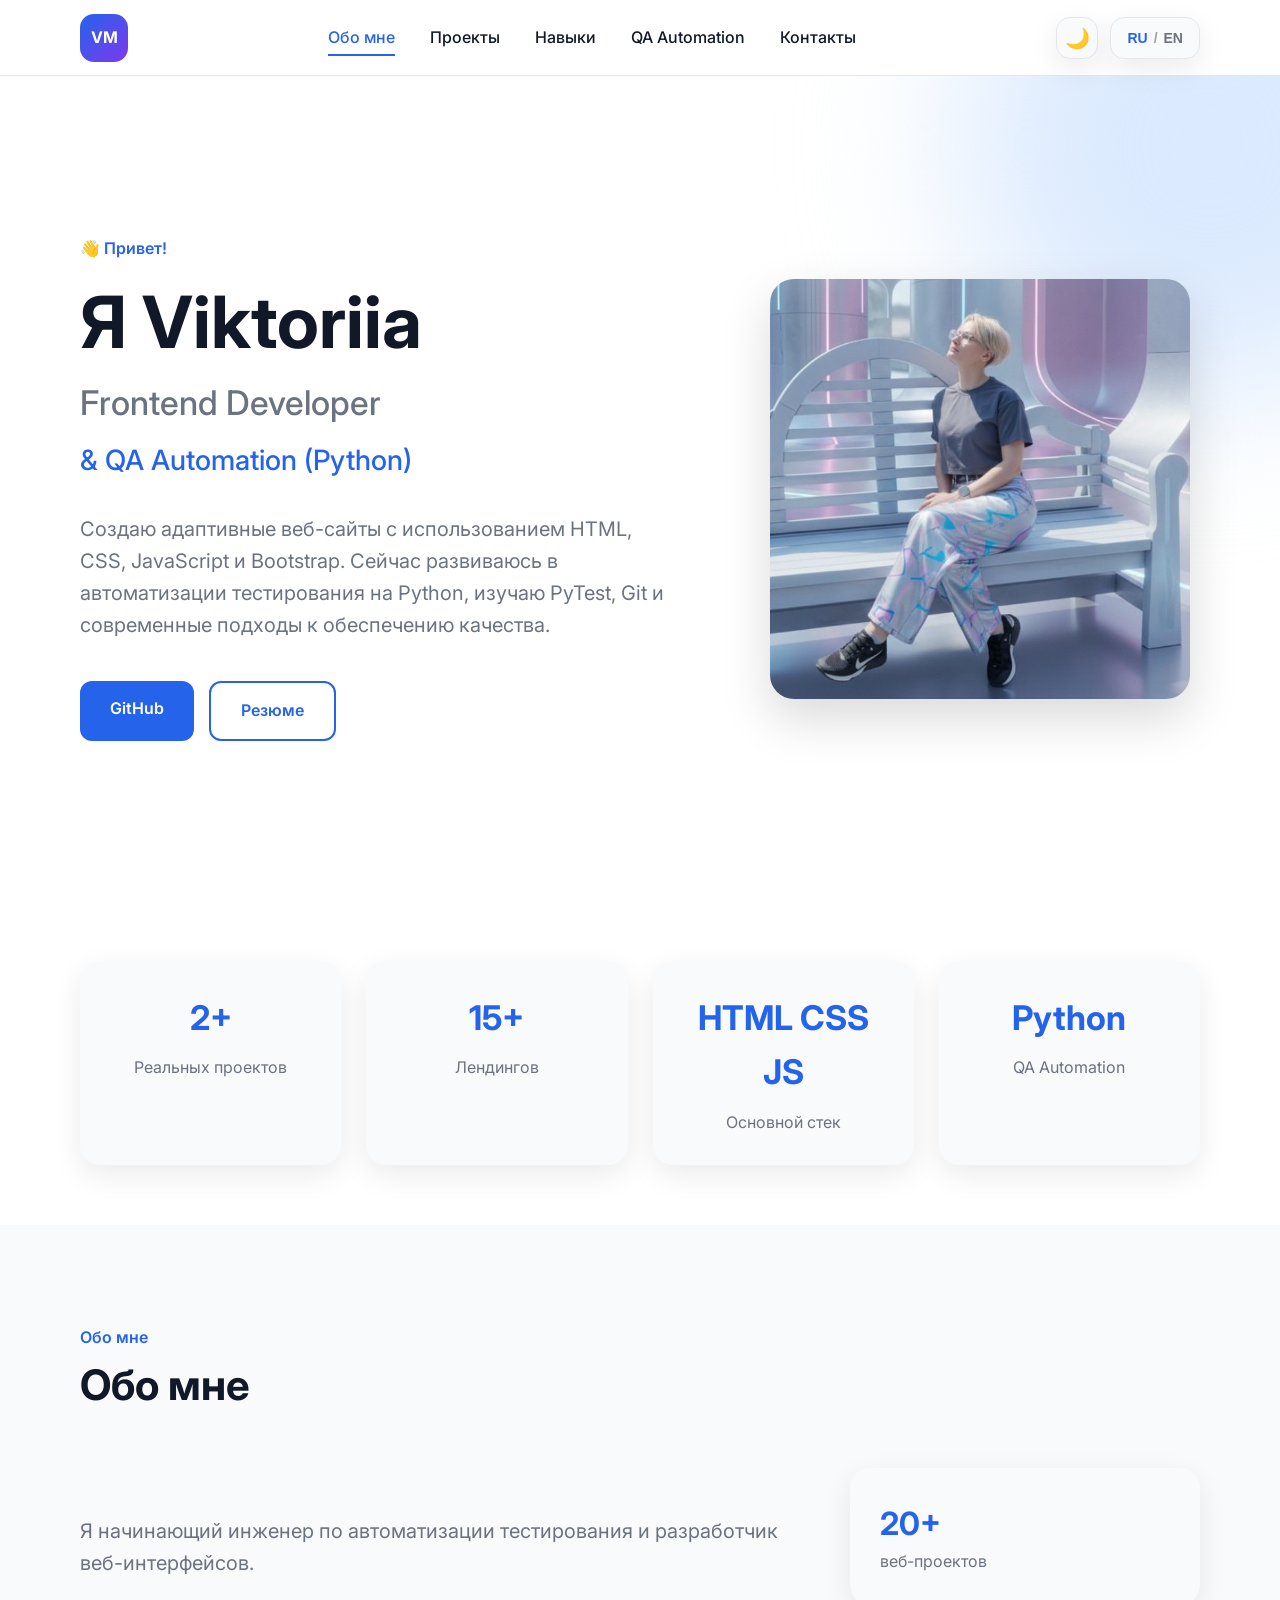
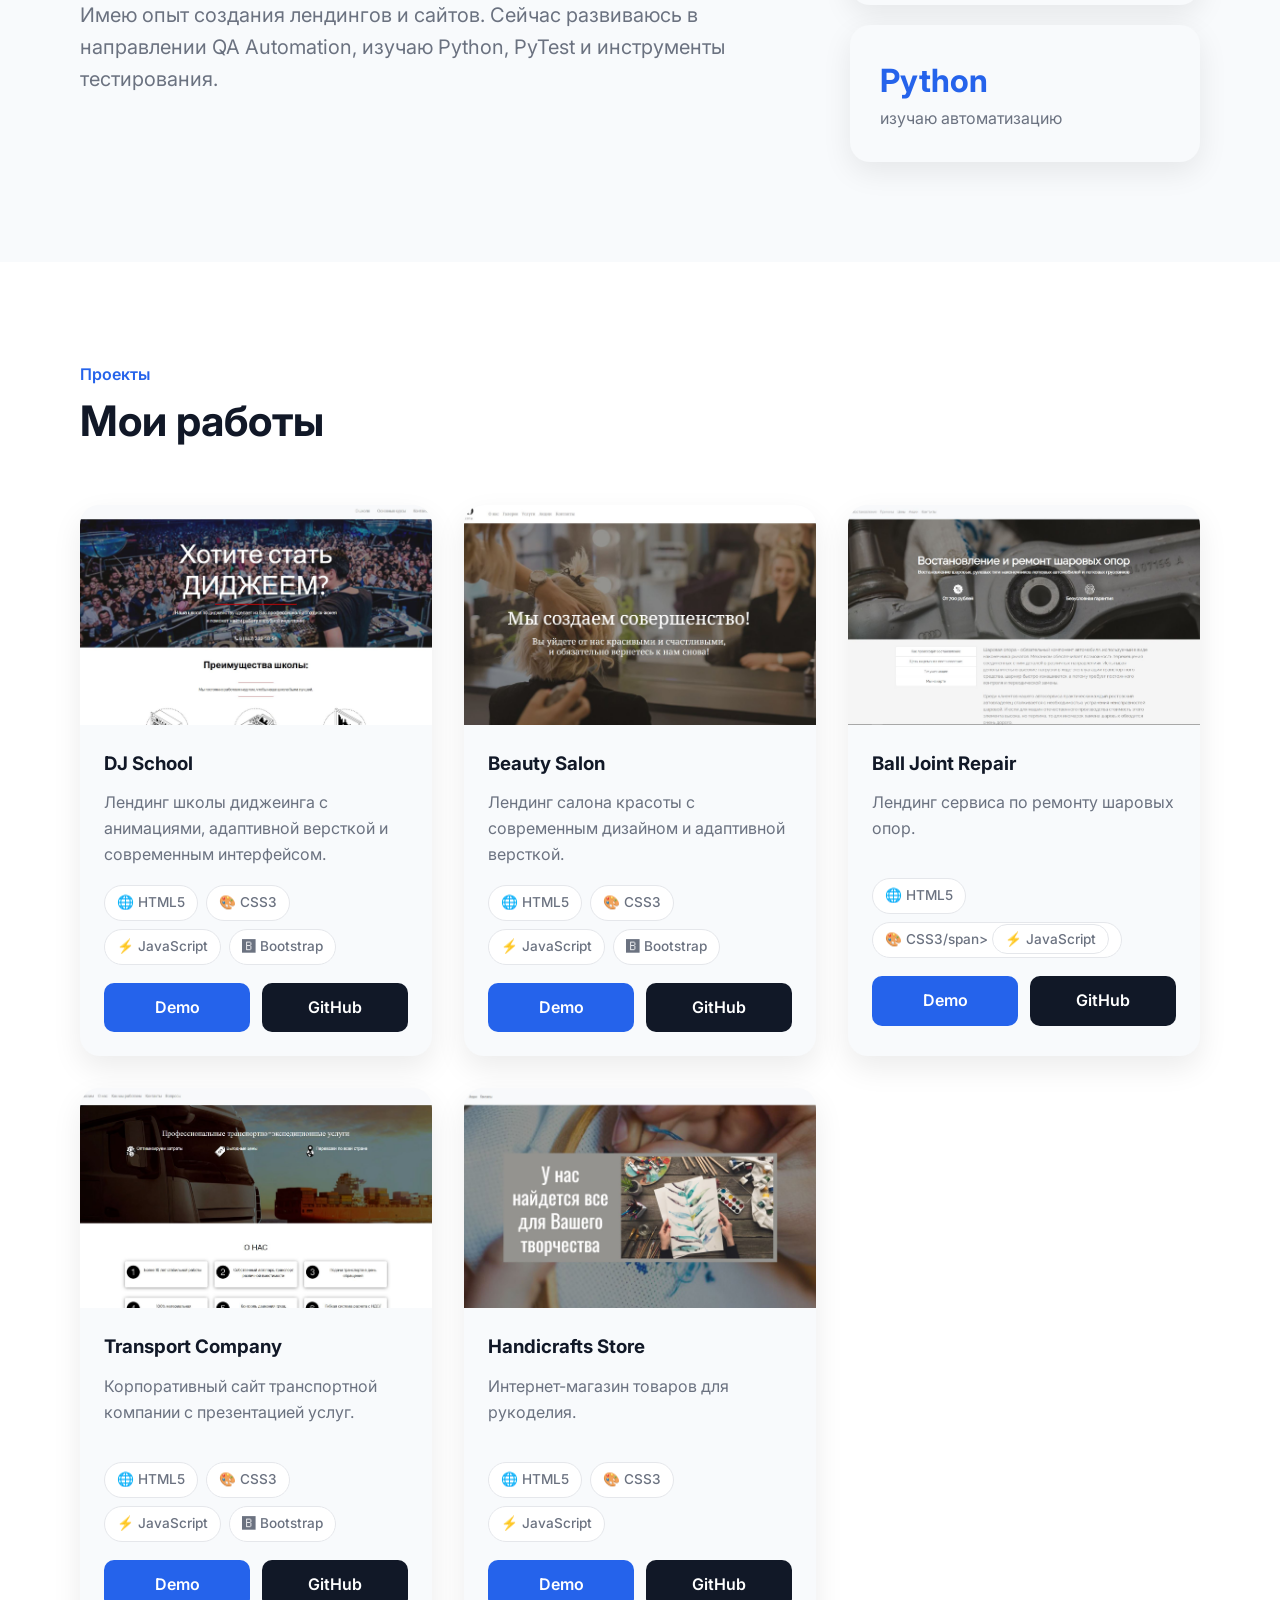
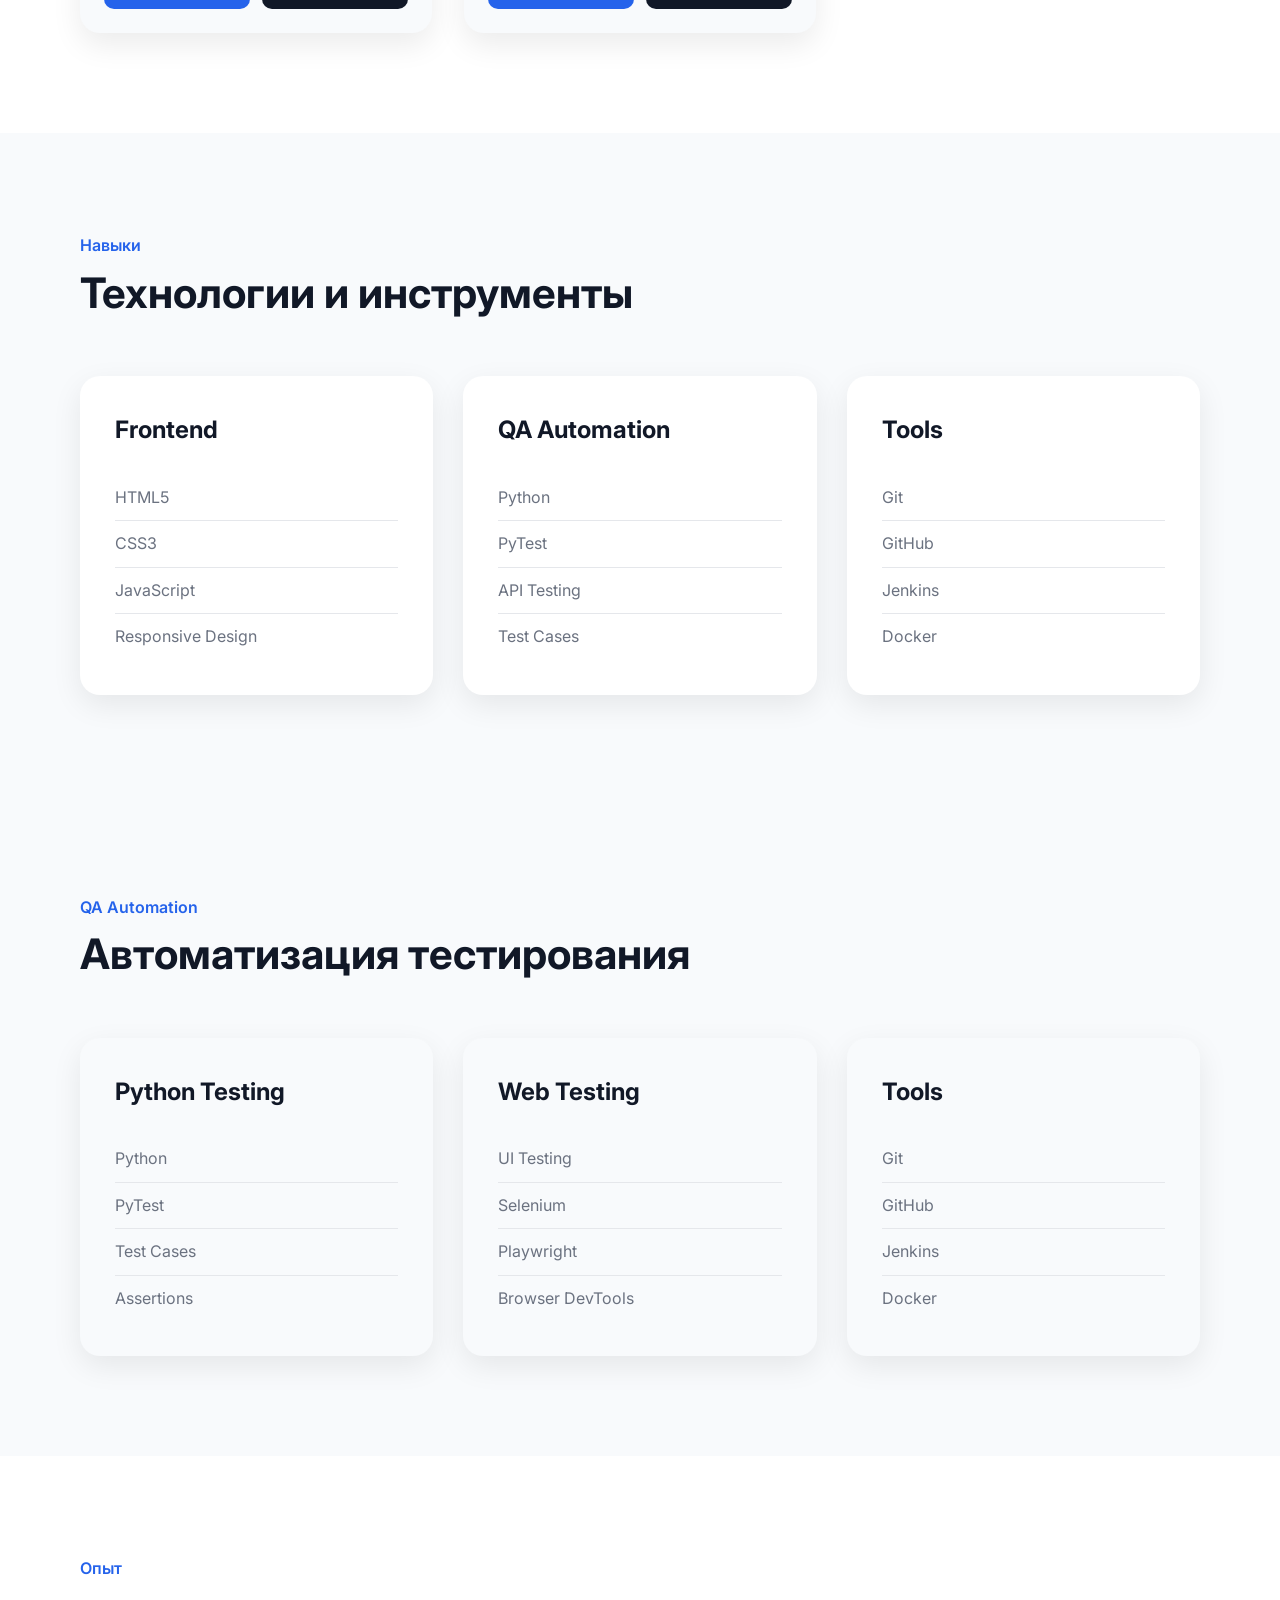
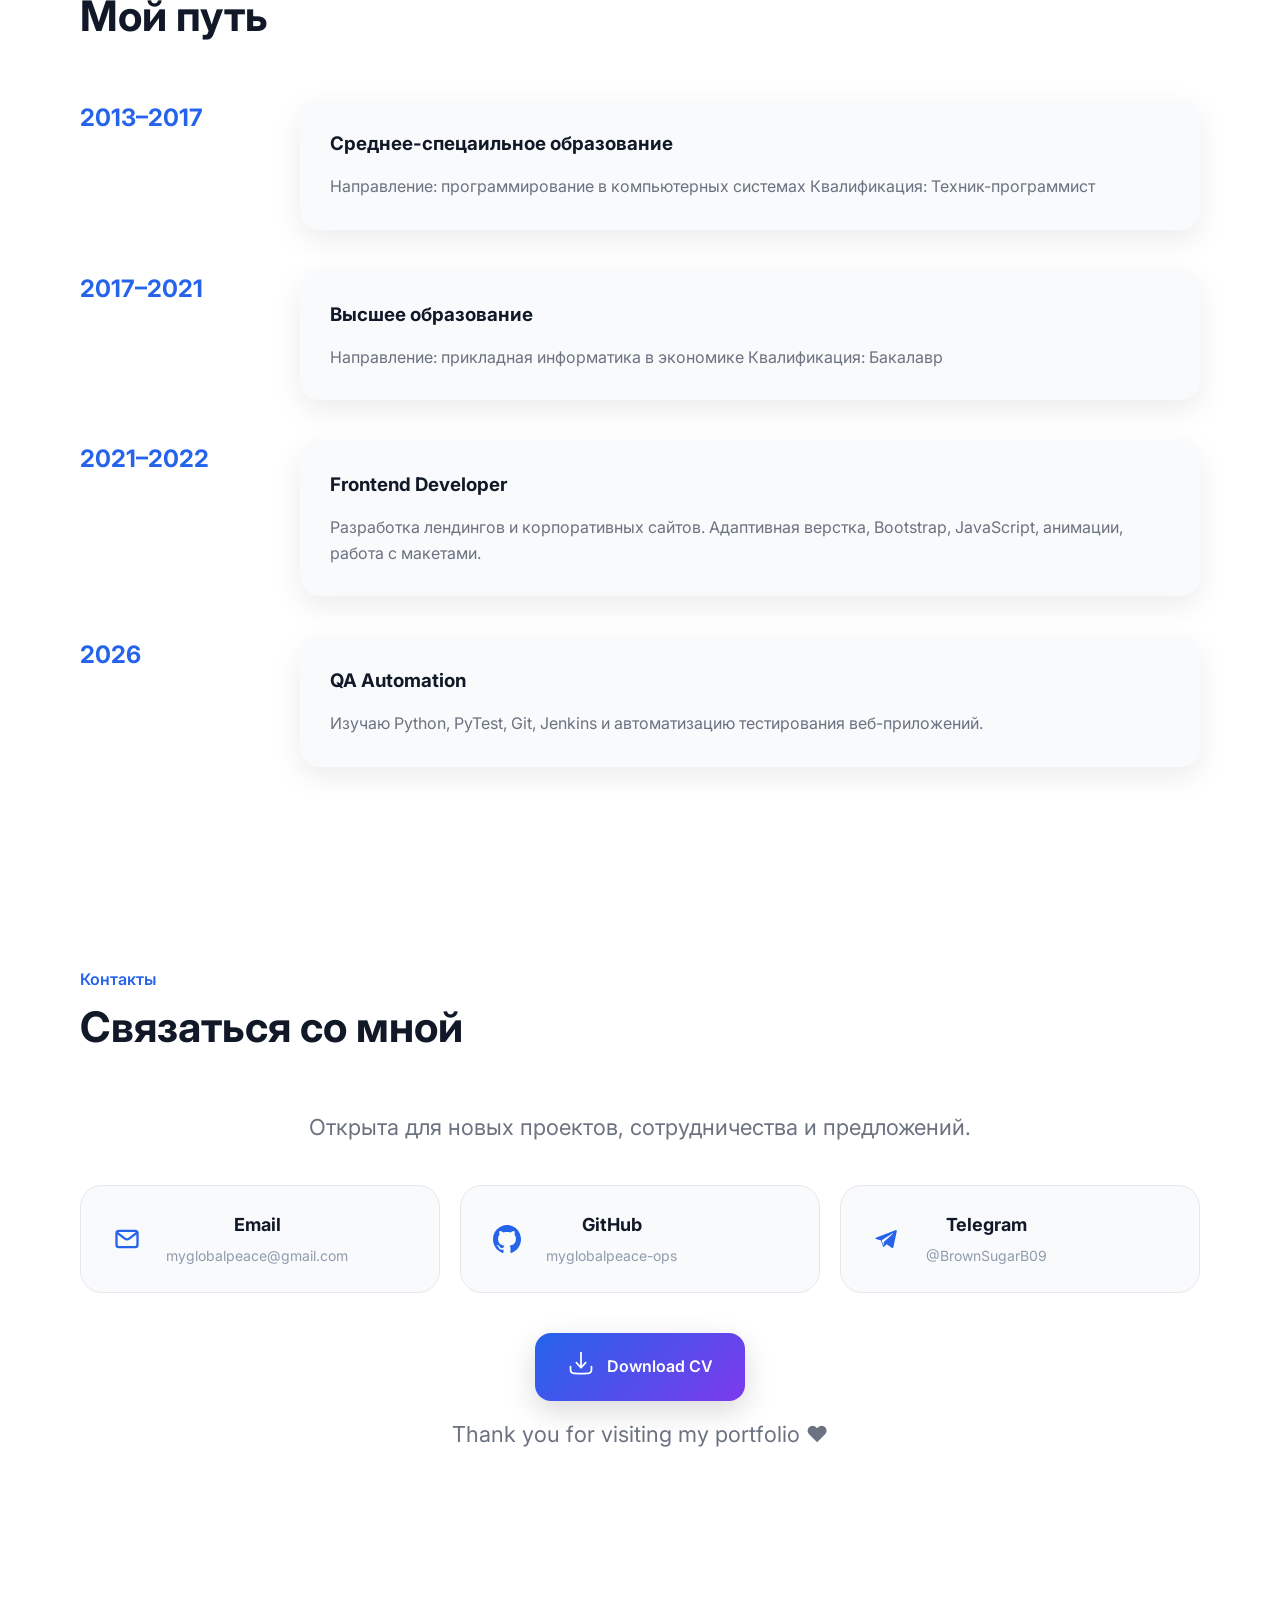
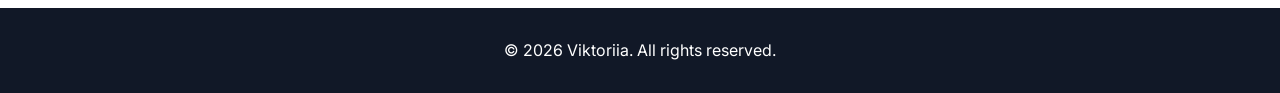
==== commit 899f81a8: "Update index.html" ====
--- a/index.html
+++ b/index.html
@@ -659,7 +659,7 @@
 
                 <div class="timeline-content">
 
-                    <h3 data-en="Secondary vocational education" data-ru="Secondary vocational education">Среднее-спецаильное образование</h3>
+                    <h3 data-en="Secondary vocational education" data-ru="Среднее-спецаильное образование">Среднее-спецаильное образование</h3>
 
                     <p 
                     data-ru="Направление: программирование в компьютерных системах Квалификация: Техник-программист" 
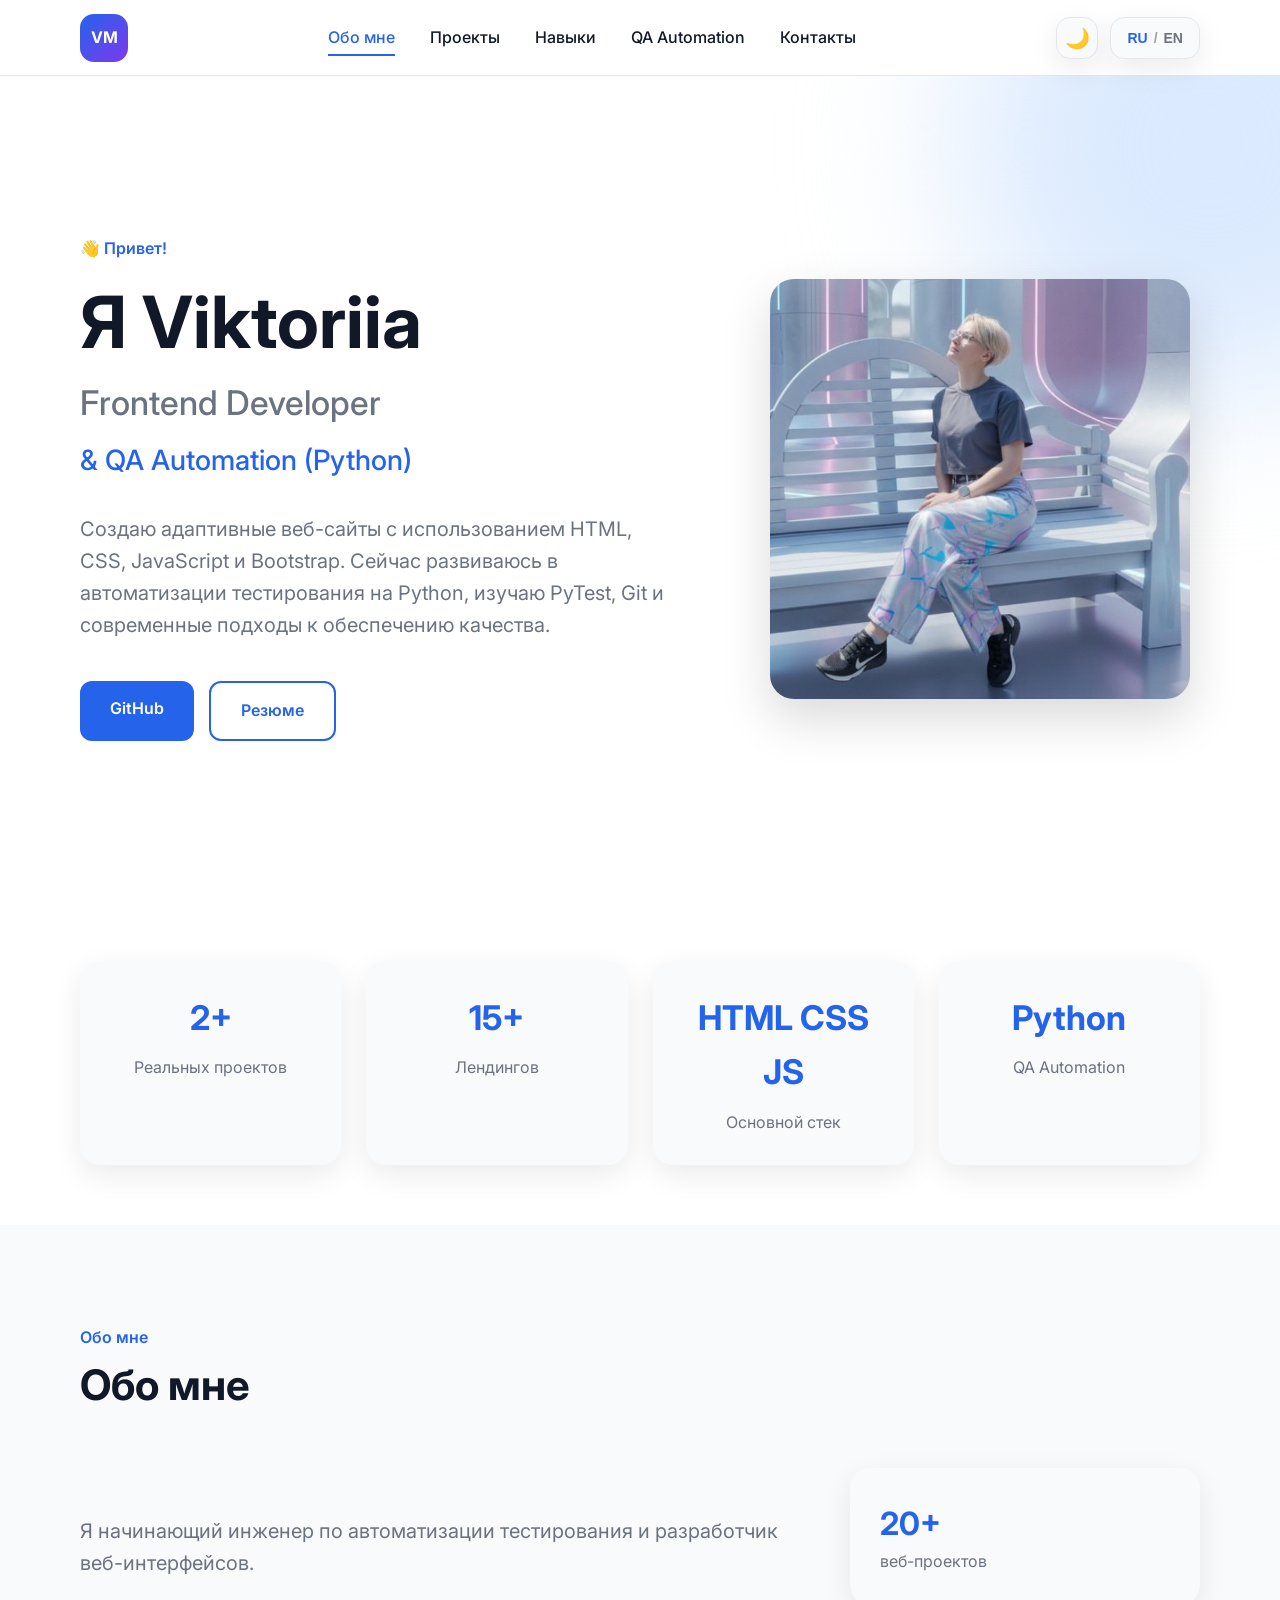
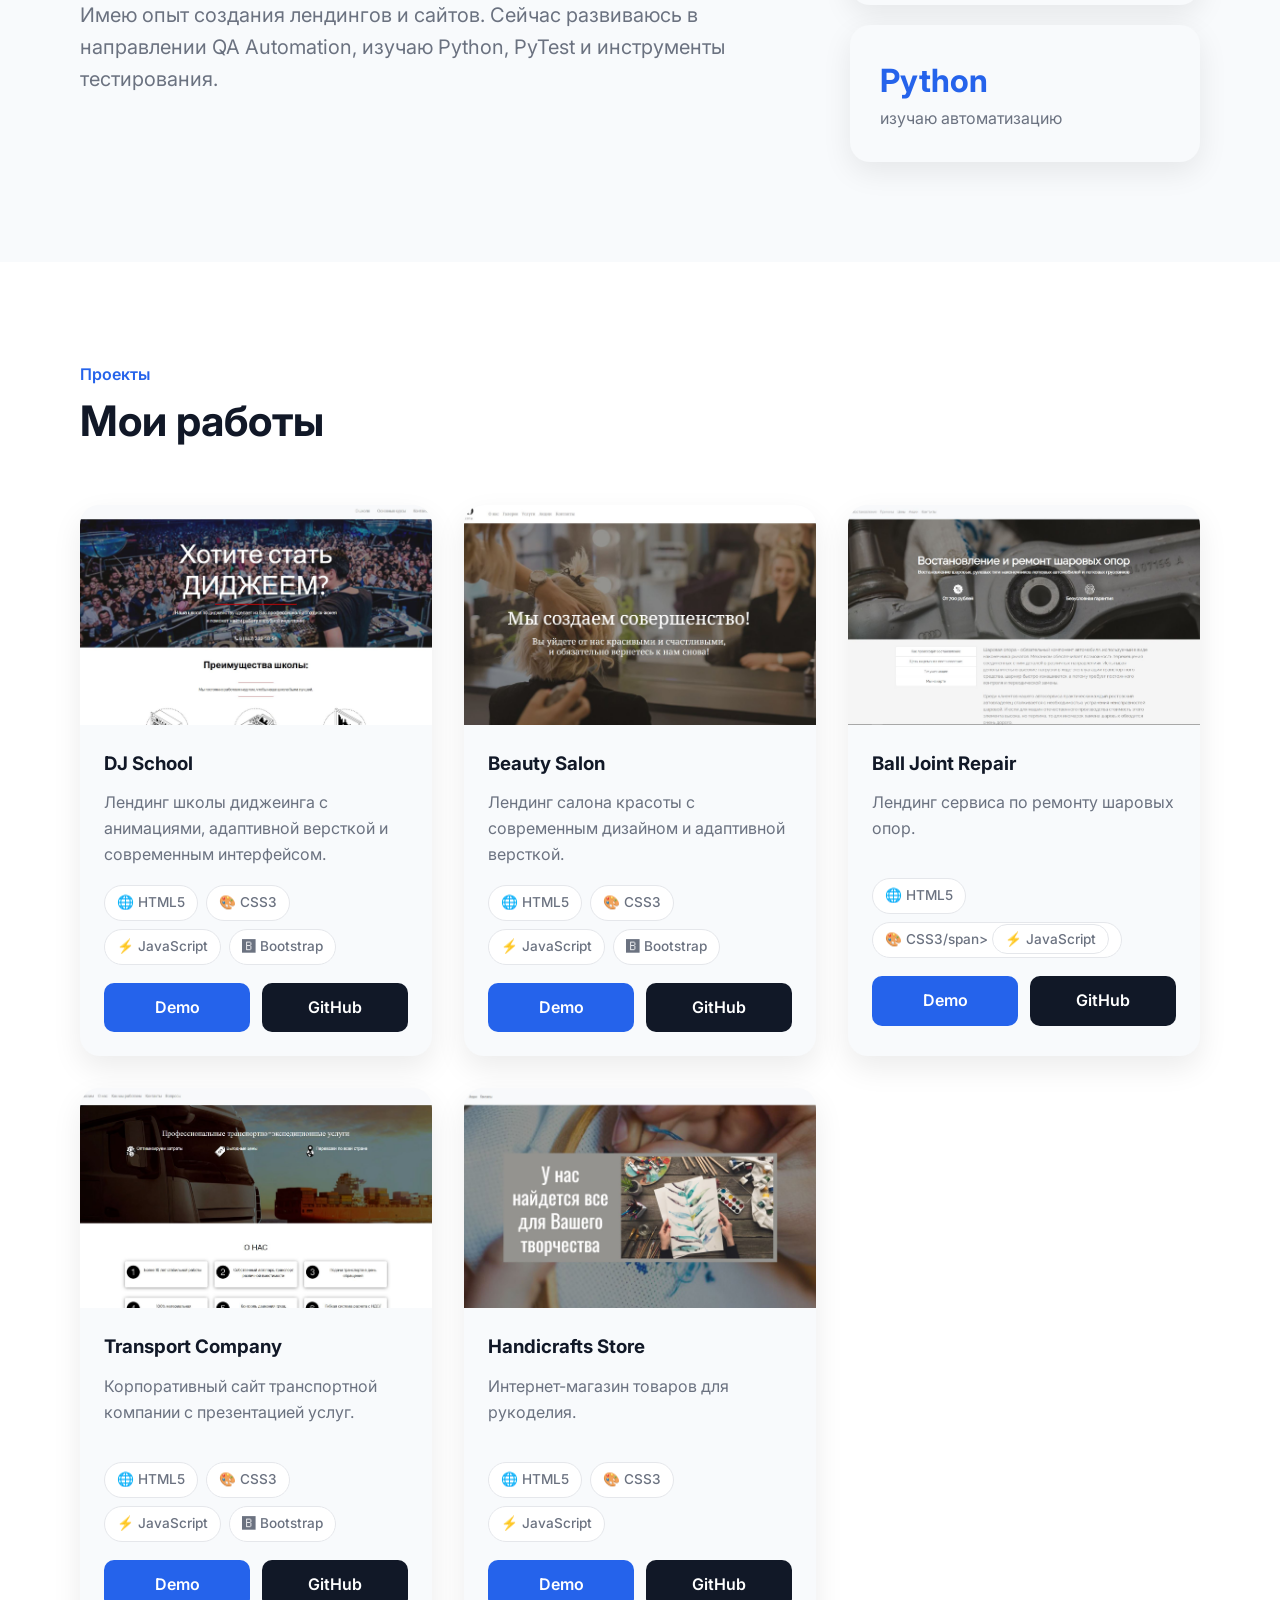
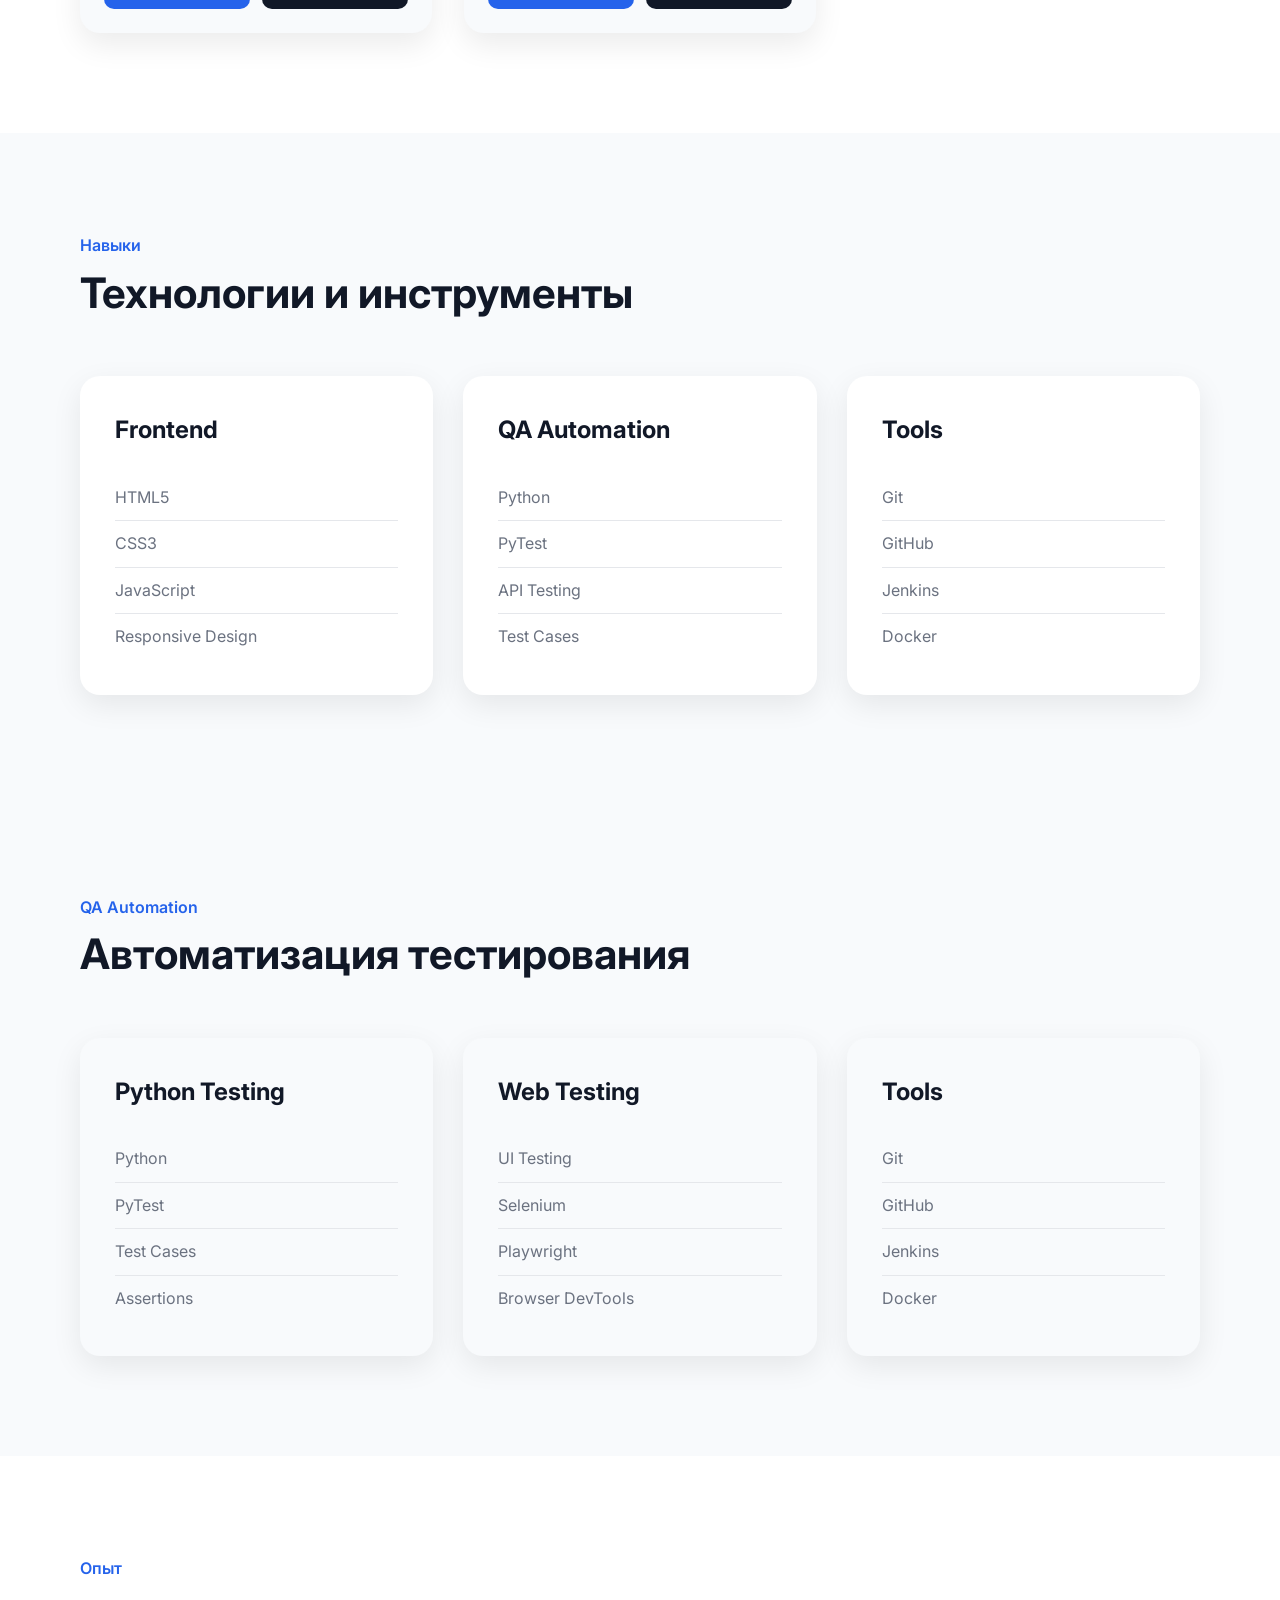
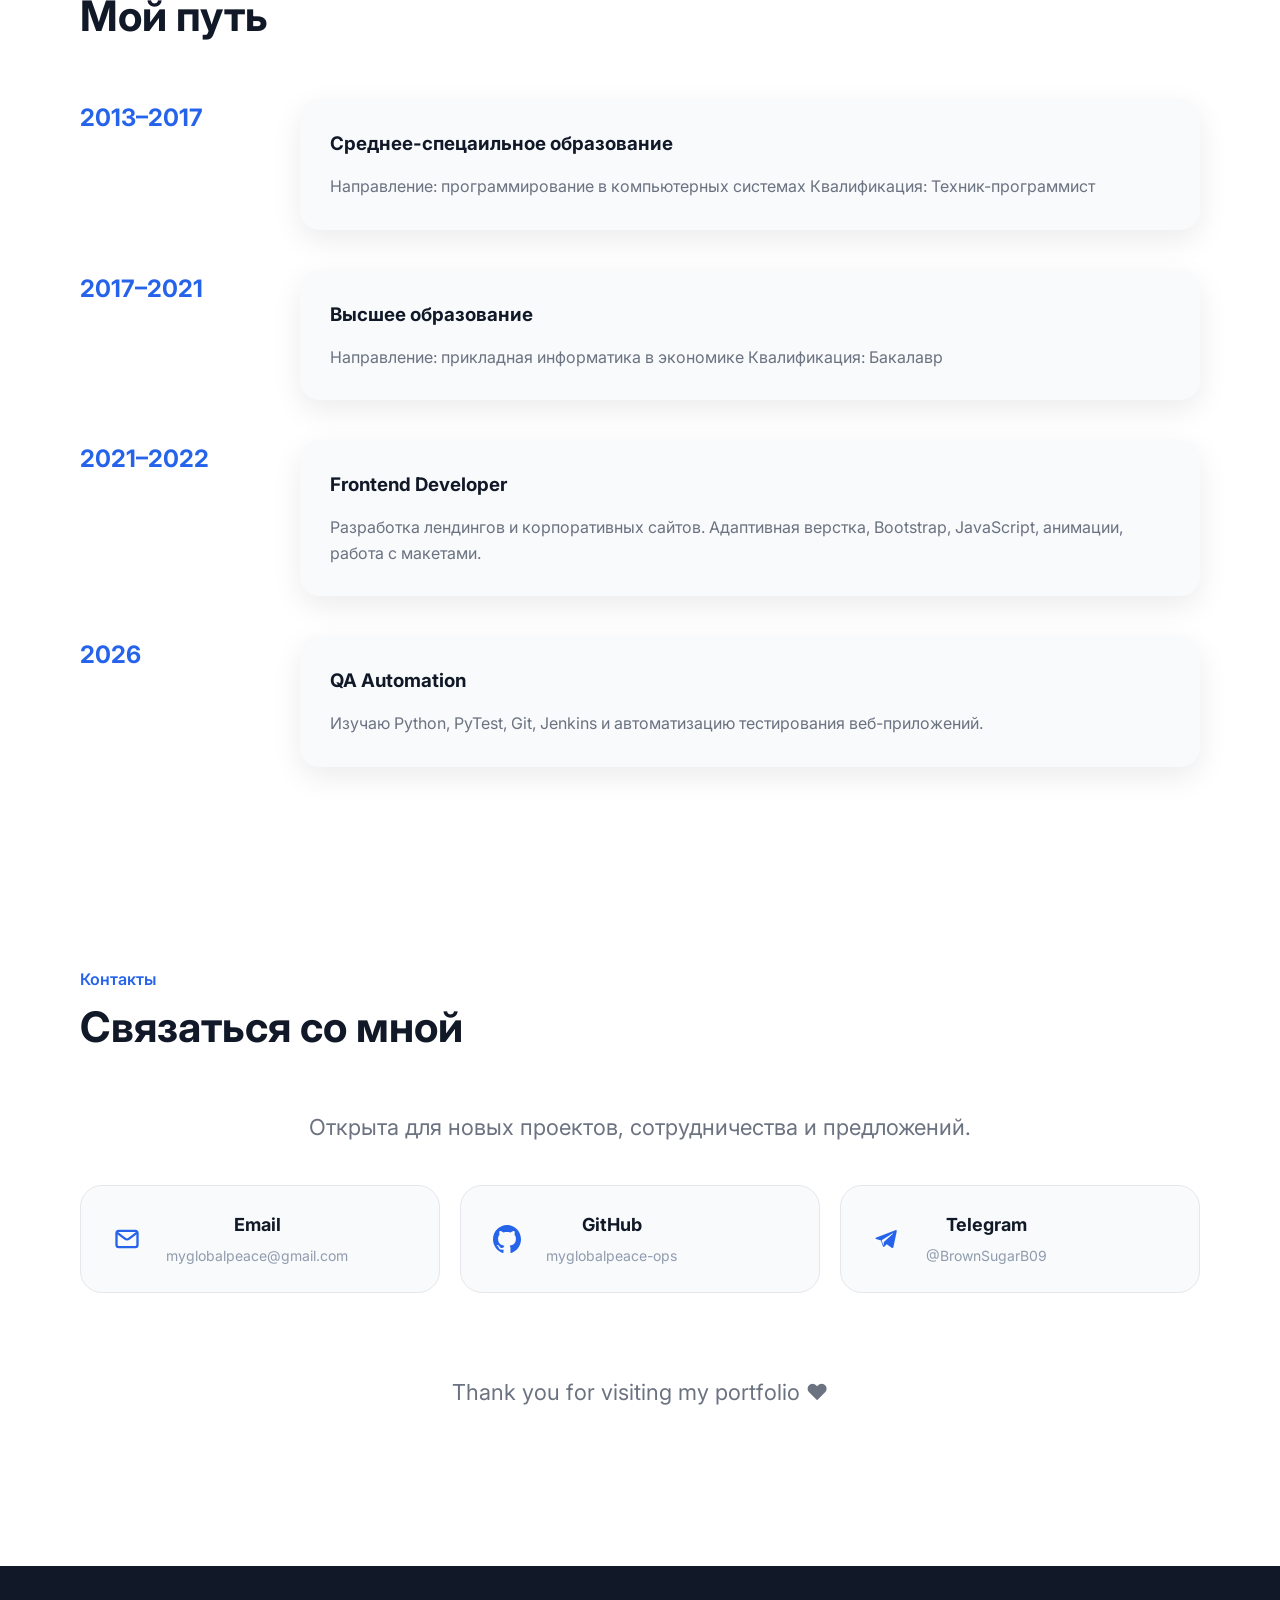
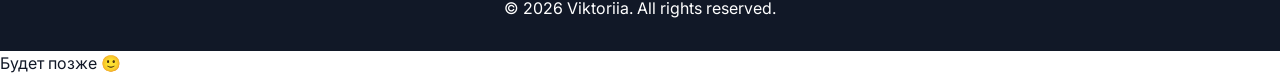
==== commit f8b976ef: "1" ====
--- a/index.html
+++ b/index.html
@@ -852,13 +852,16 @@
 
 </div>
  
-<a 
+<!--<a 
 href="assets/Viktoriia-Mishchenko-CV.pdf"
 class="cv-button"
-download>
-
-
-<span class="cv-icon">
+download>-->
+
+<!--<a class="cv-button" id="cvButton" data-ru="Будет позже 🙂"
+    data-en="Coming soon 🙂">-->
+
+
+<!--<span class="cv-icon">
 
 <img src="images/icons/download-minimalistic-svgrepo-com (1).svg" alt="Download">
 
@@ -869,7 +872,7 @@
 Download CV
 
 
-</a>
+</a>-->
 
 <br>
 <p class="contact-note">
@@ -902,6 +905,10 @@
 
 <script src="js/script.js"></script>
 
+<div class="toast" id="toast">
+    Будет позже 🙂
+</div>
+
 </body>
 
 </html>
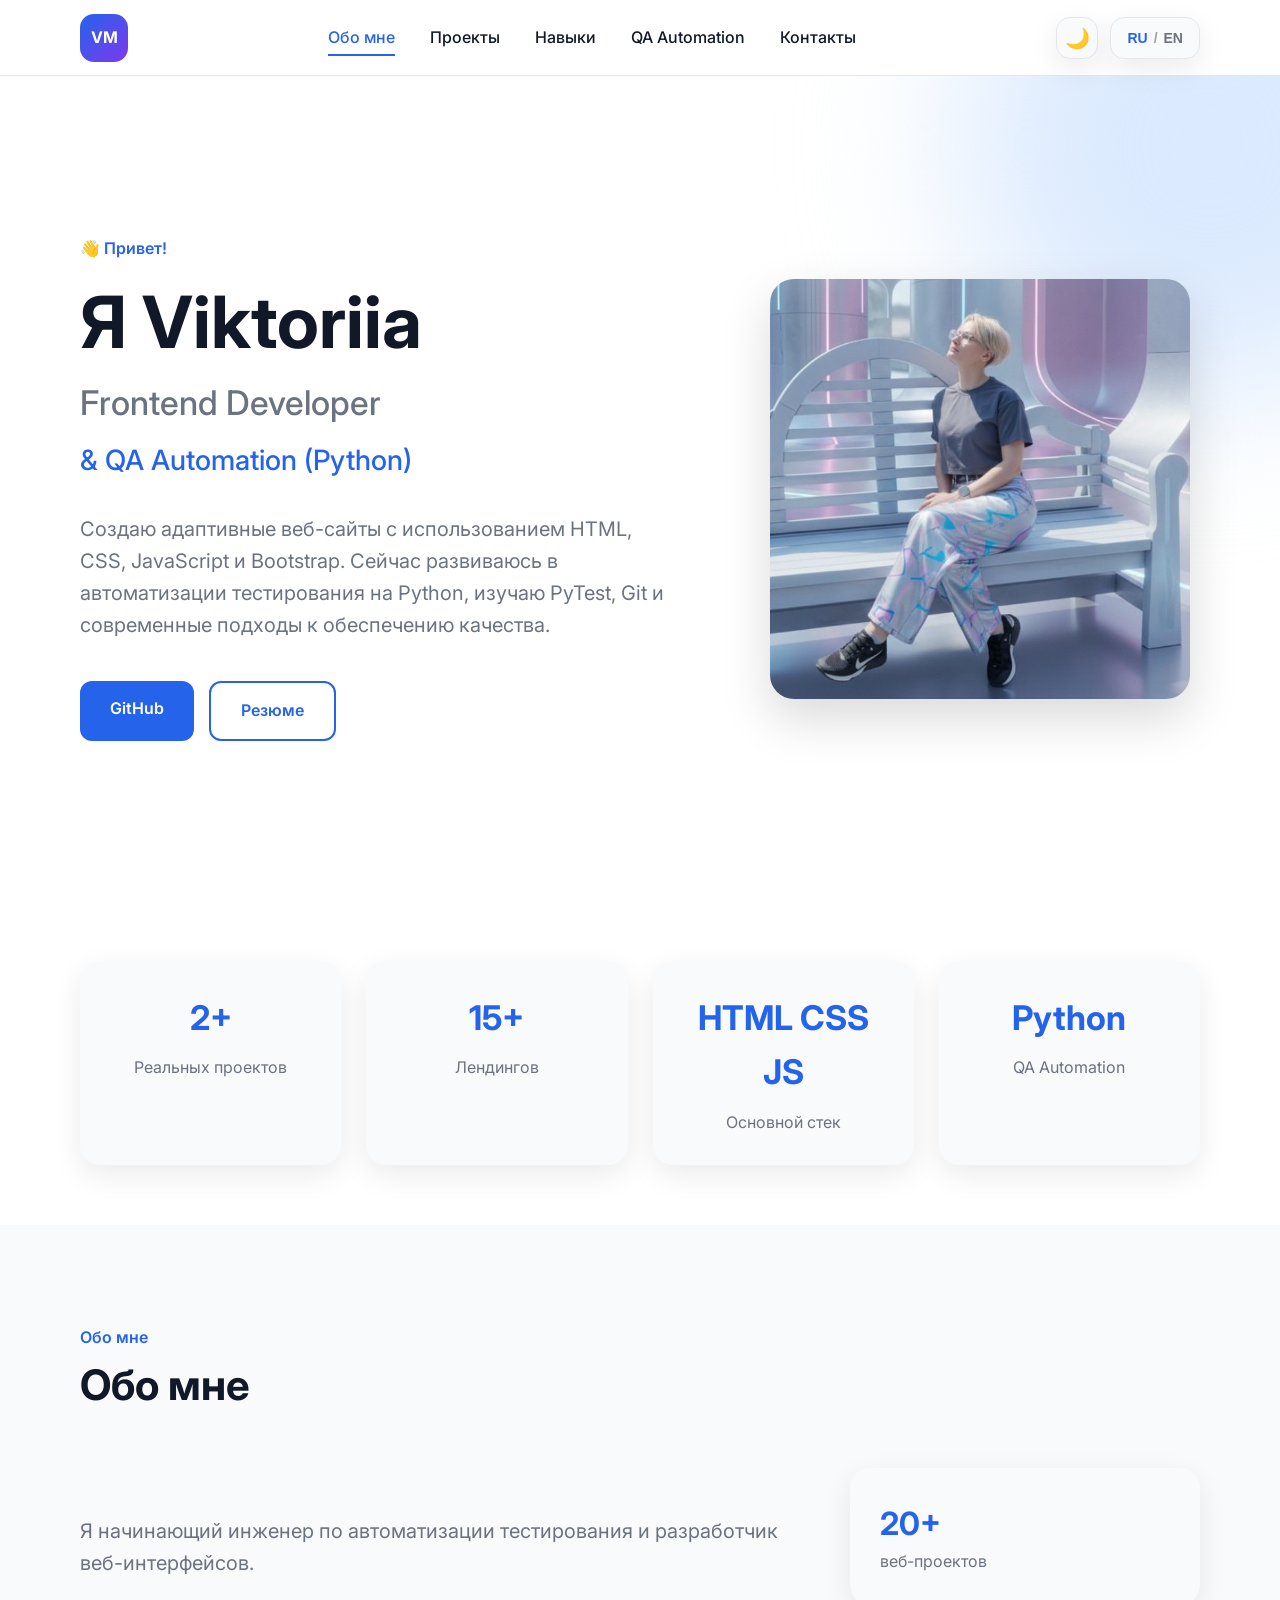
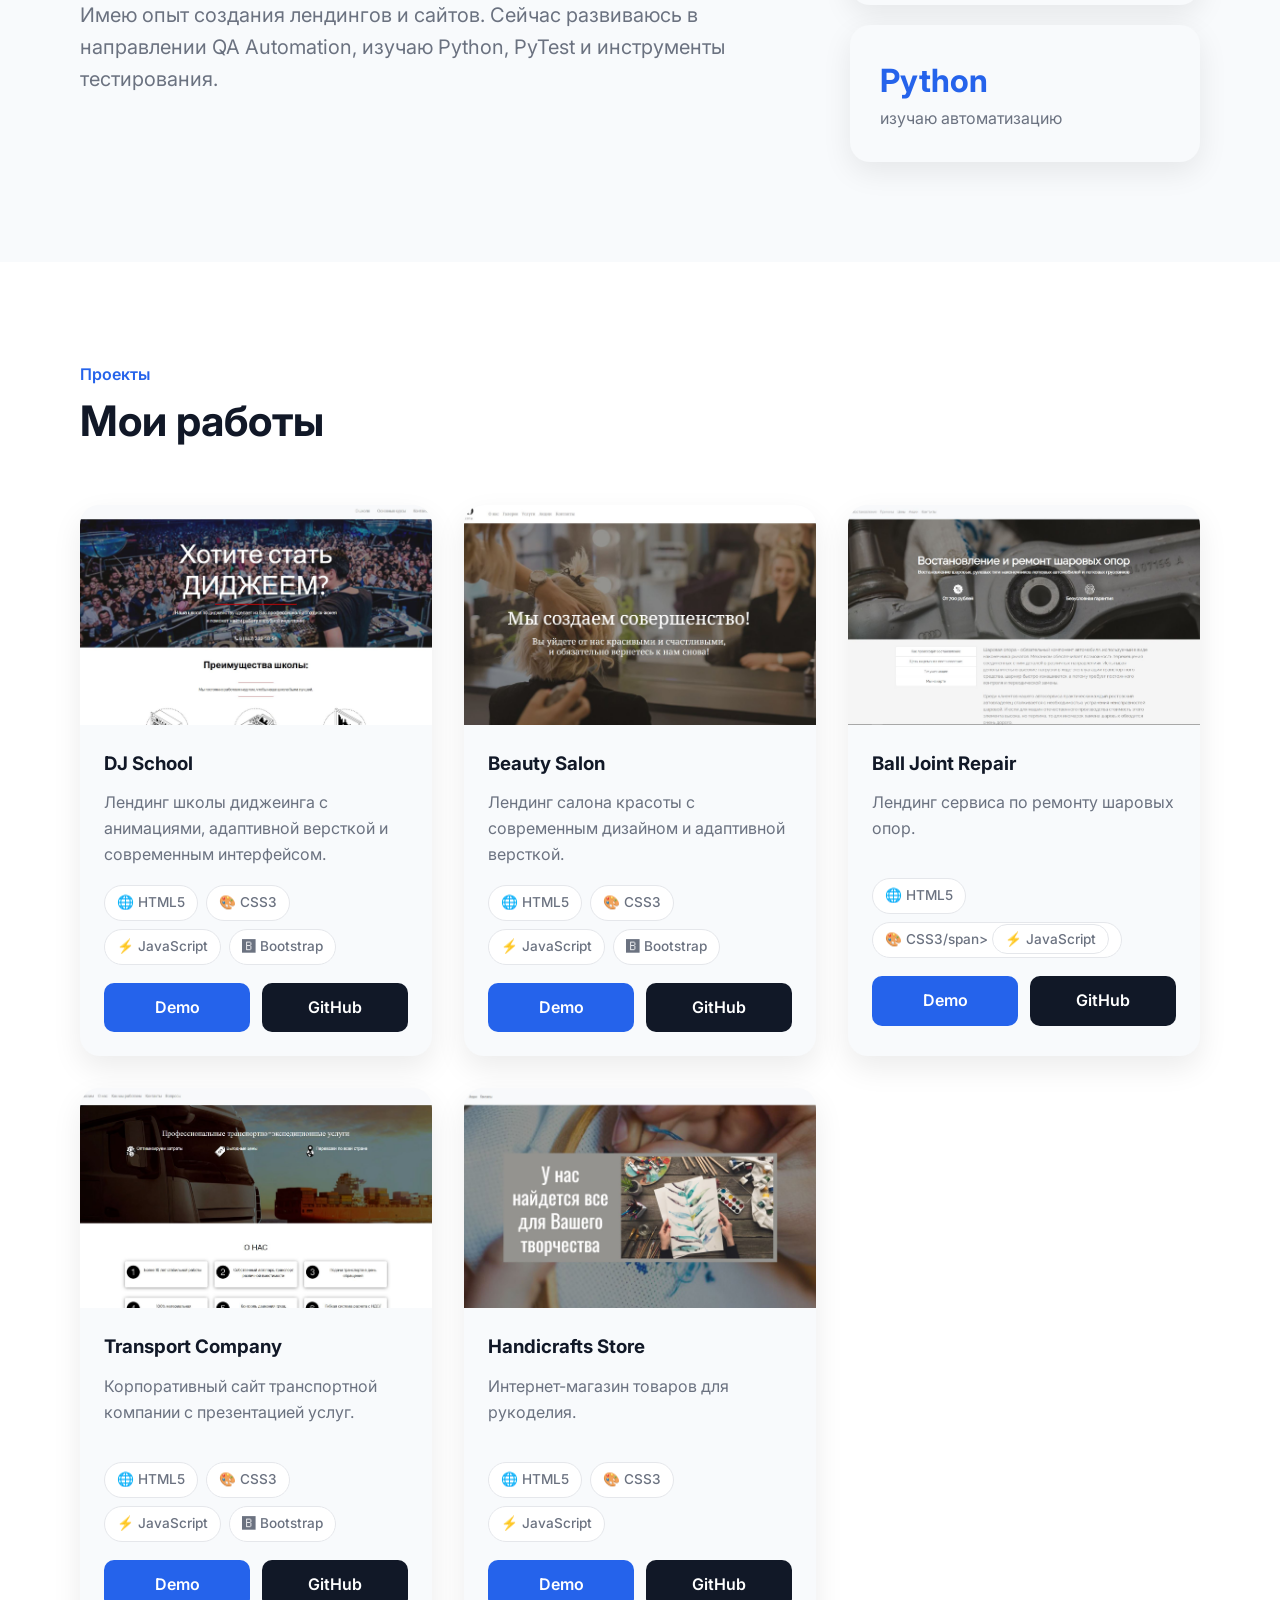
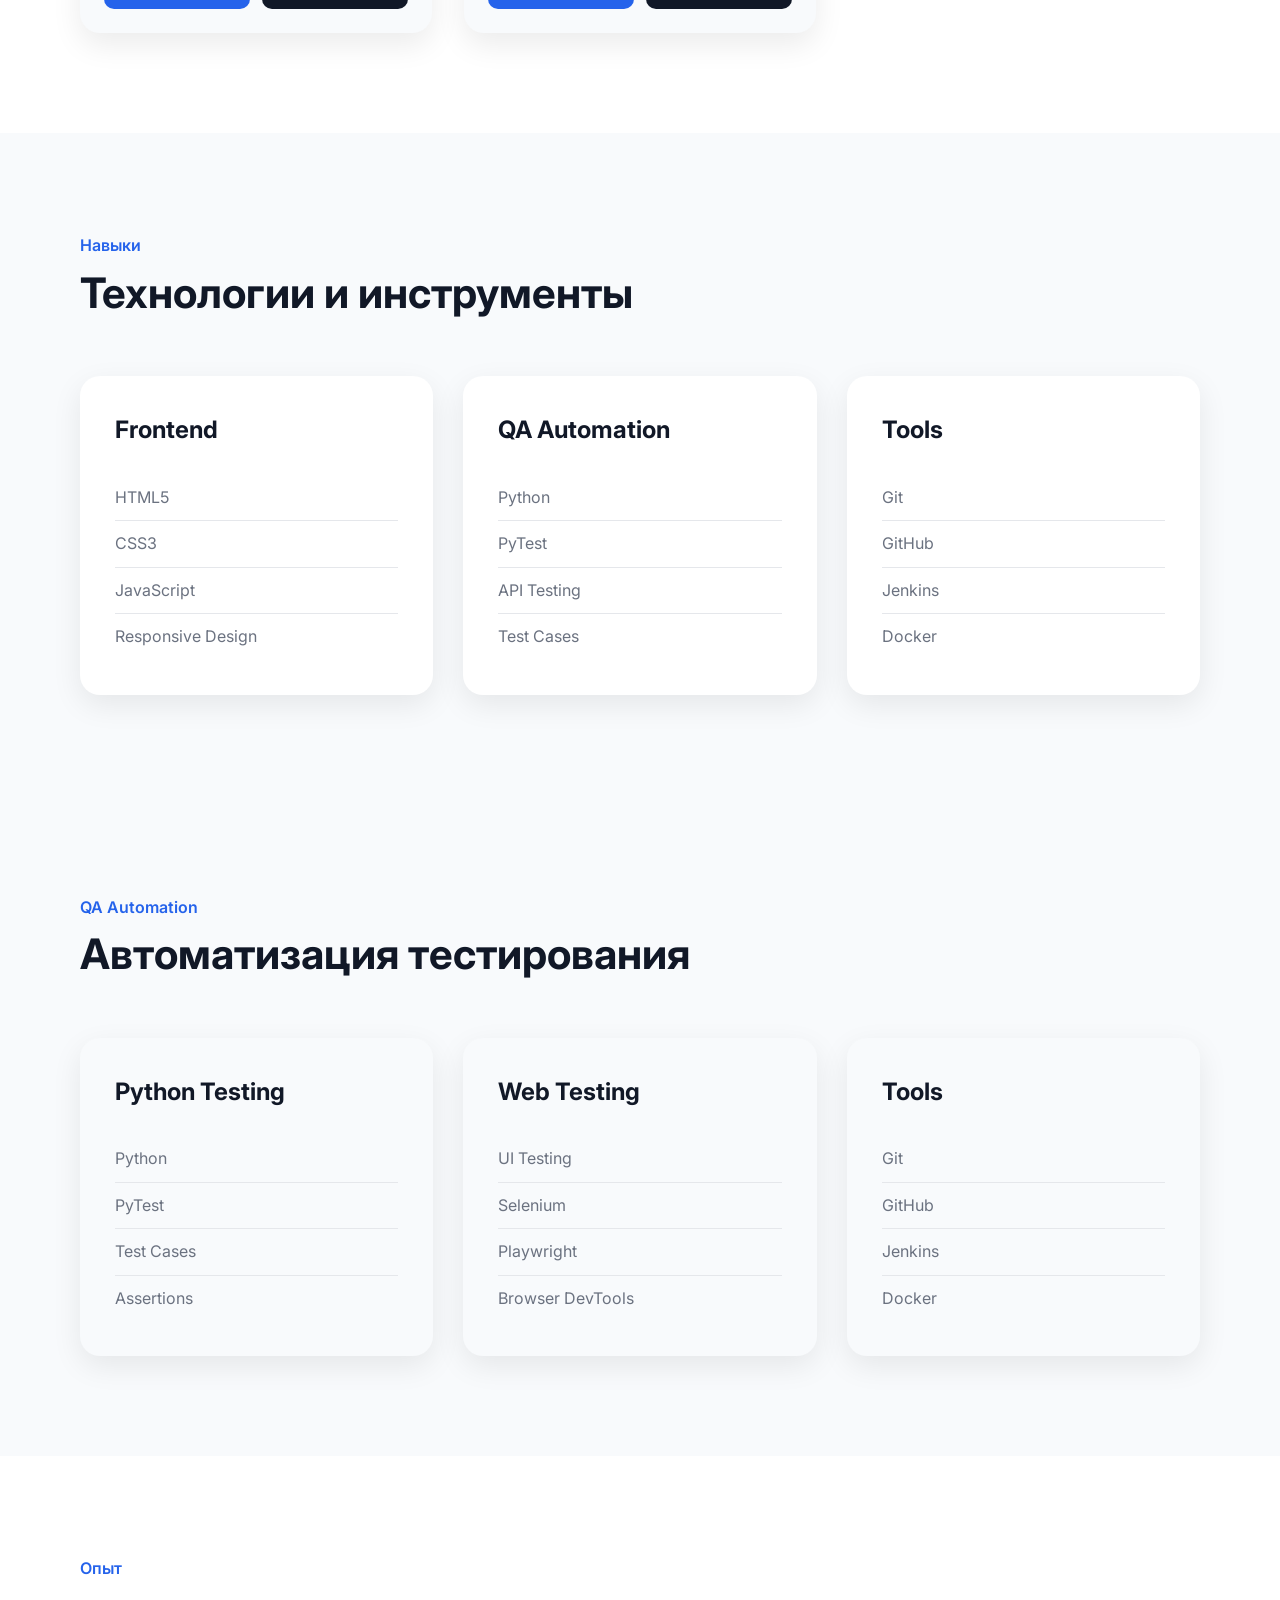
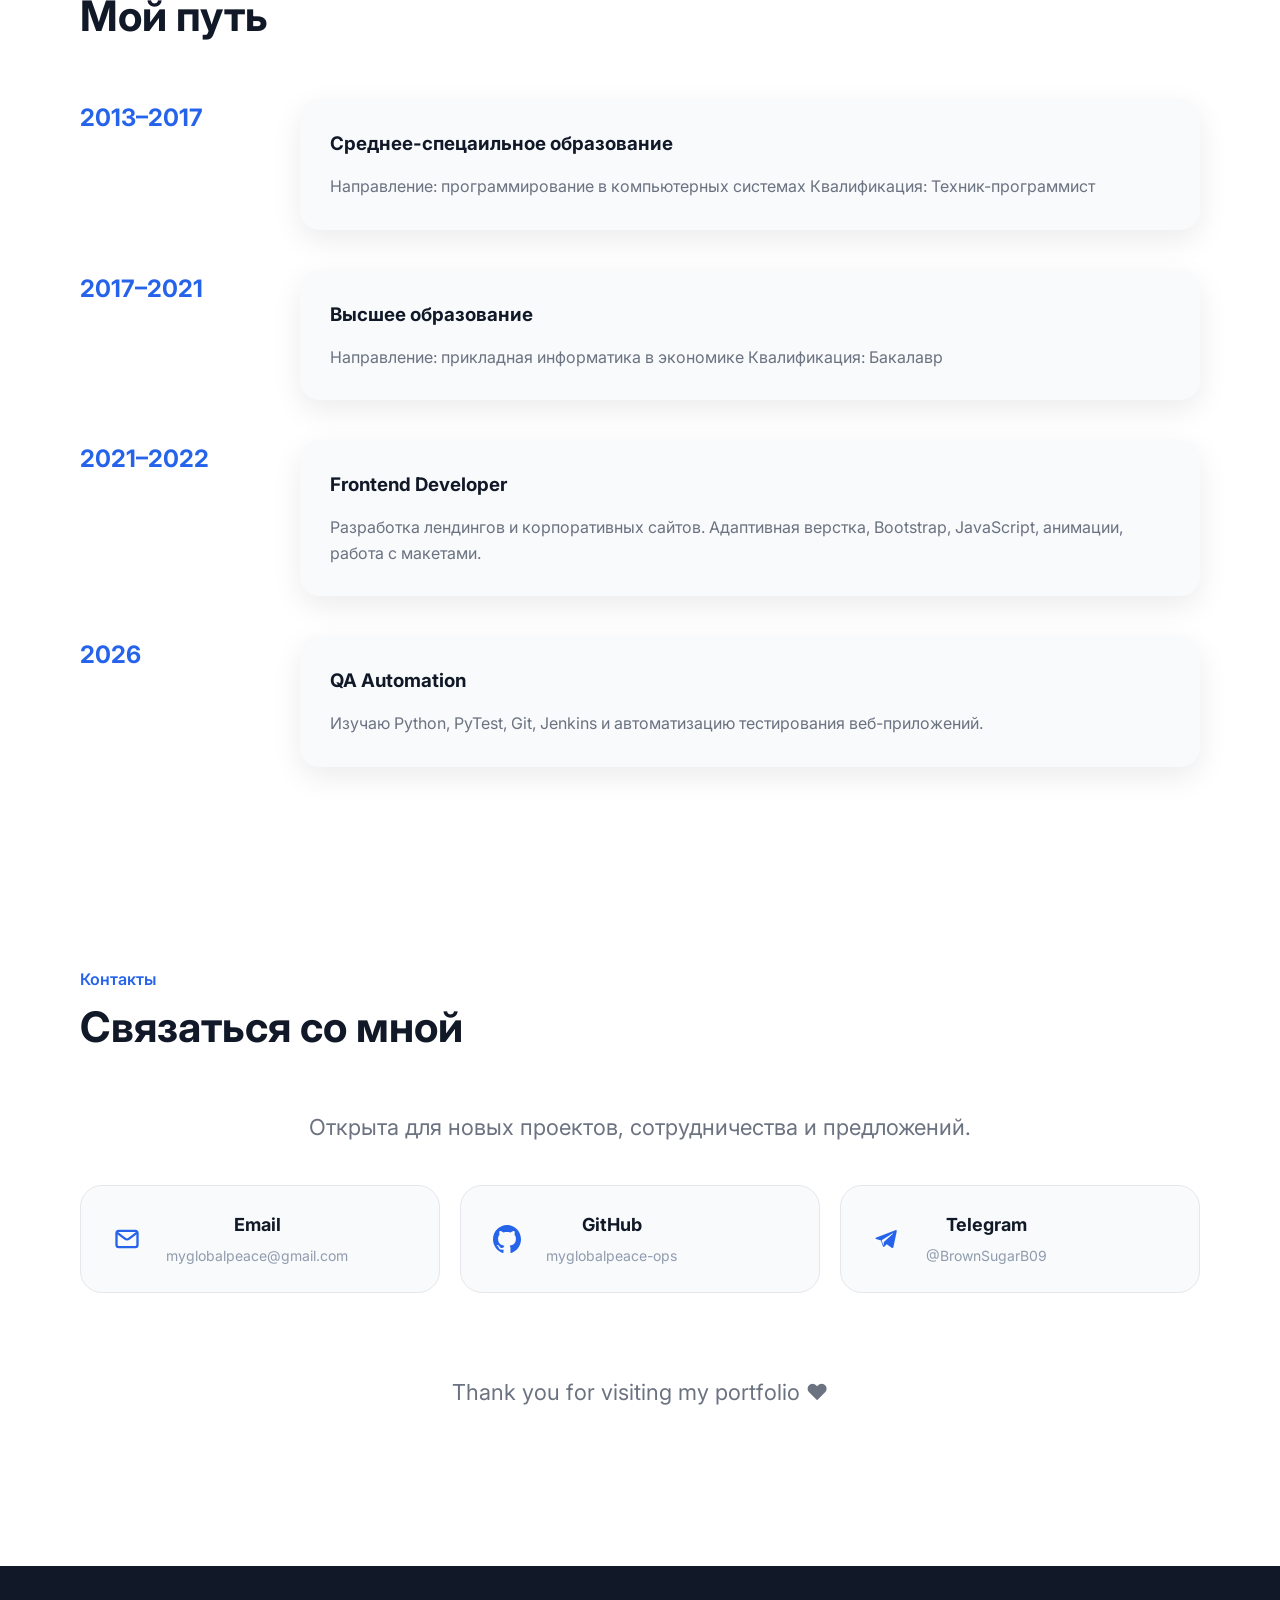
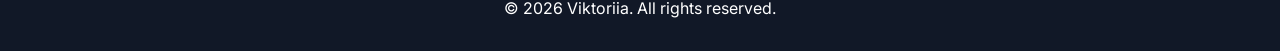
==== commit 3232197d: "Update index.html" ====
--- a/index.html
+++ b/index.html
@@ -855,13 +855,10 @@
 <!--<a 
 href="assets/Viktoriia-Mishchenko-CV.pdf"
 class="cv-button"
-download>-->
-
-<!--<a class="cv-button" id="cvButton" data-ru="Будет позже 🙂"
-    data-en="Coming soon 🙂">-->
-
-
-<!--<span class="cv-icon">
+download>
+
+
+<span class="cv-icon">
 
 <img src="images/icons/download-minimalistic-svgrepo-com (1).svg" alt="Download">
 
@@ -905,9 +902,6 @@
 
 <script src="js/script.js"></script>
 
-<div class="toast" id="toast">
-    Будет позже 🙂
-</div>
 
 </body>
 
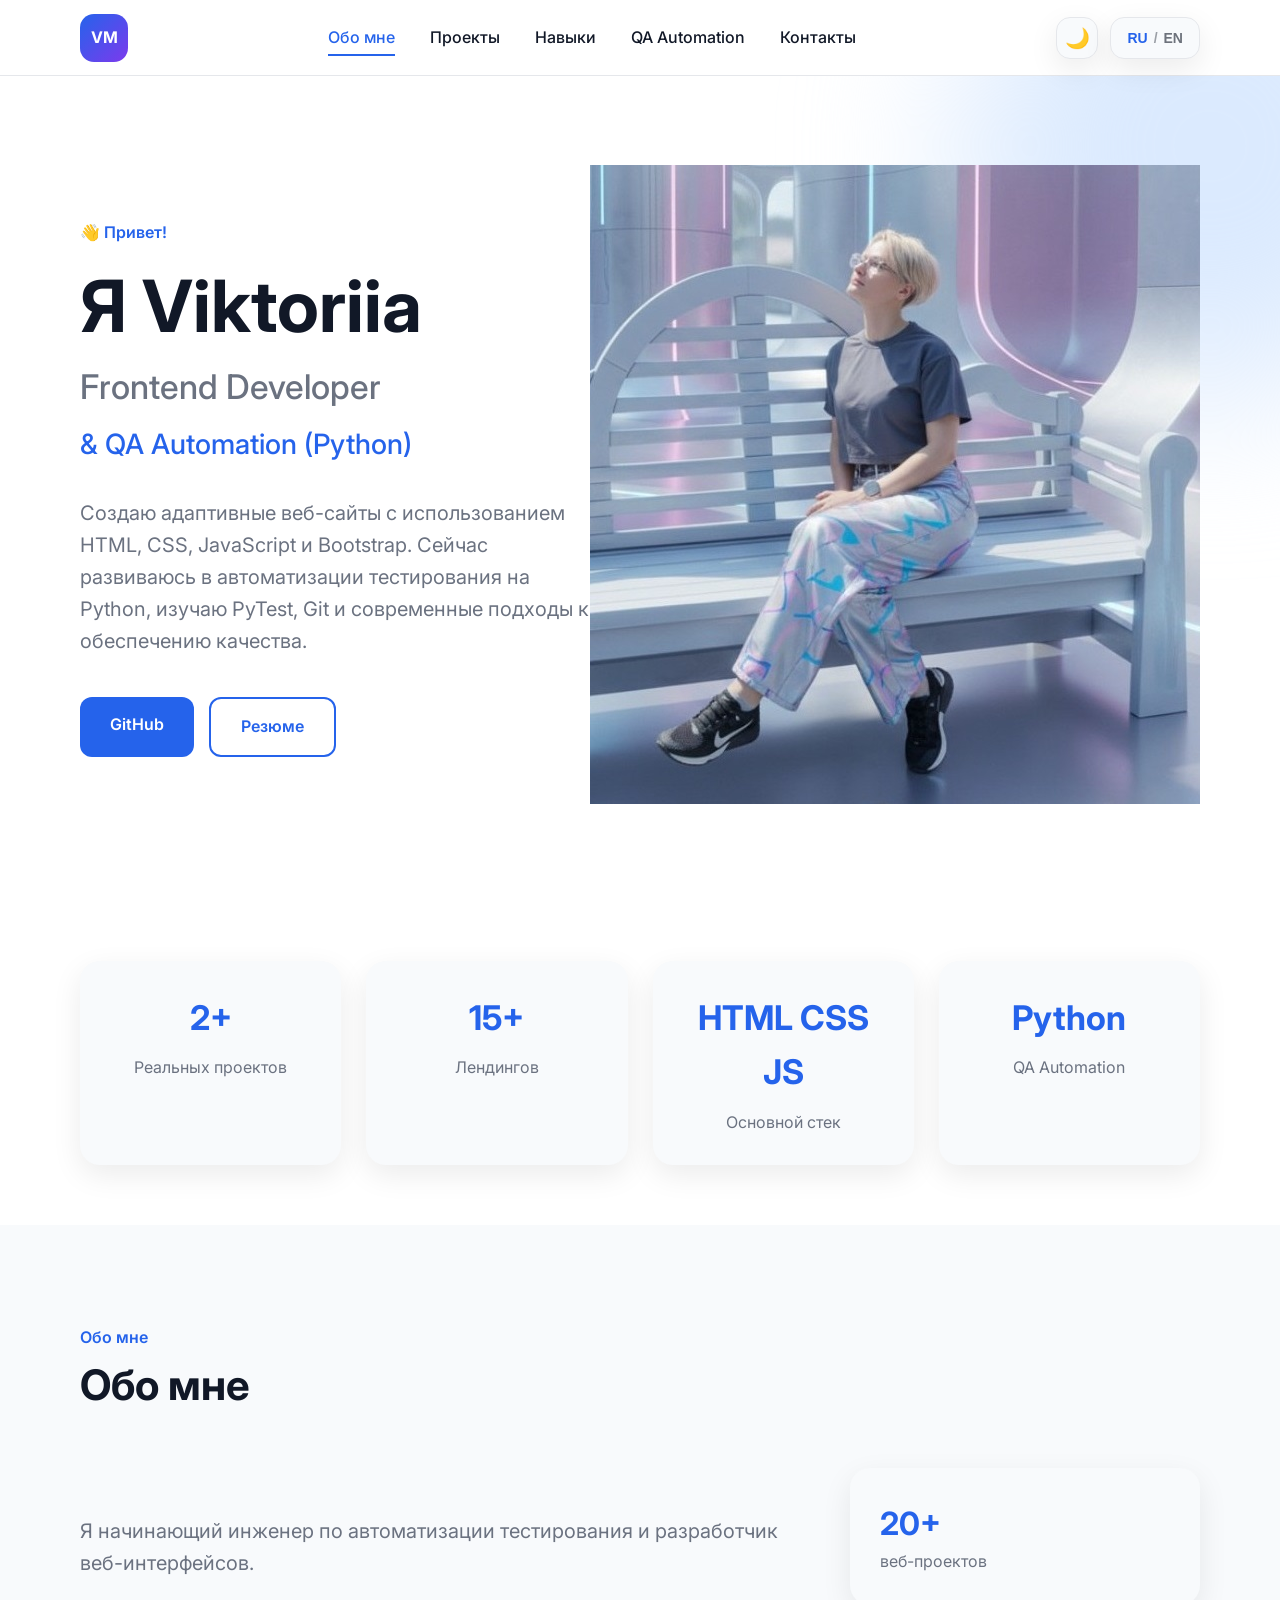
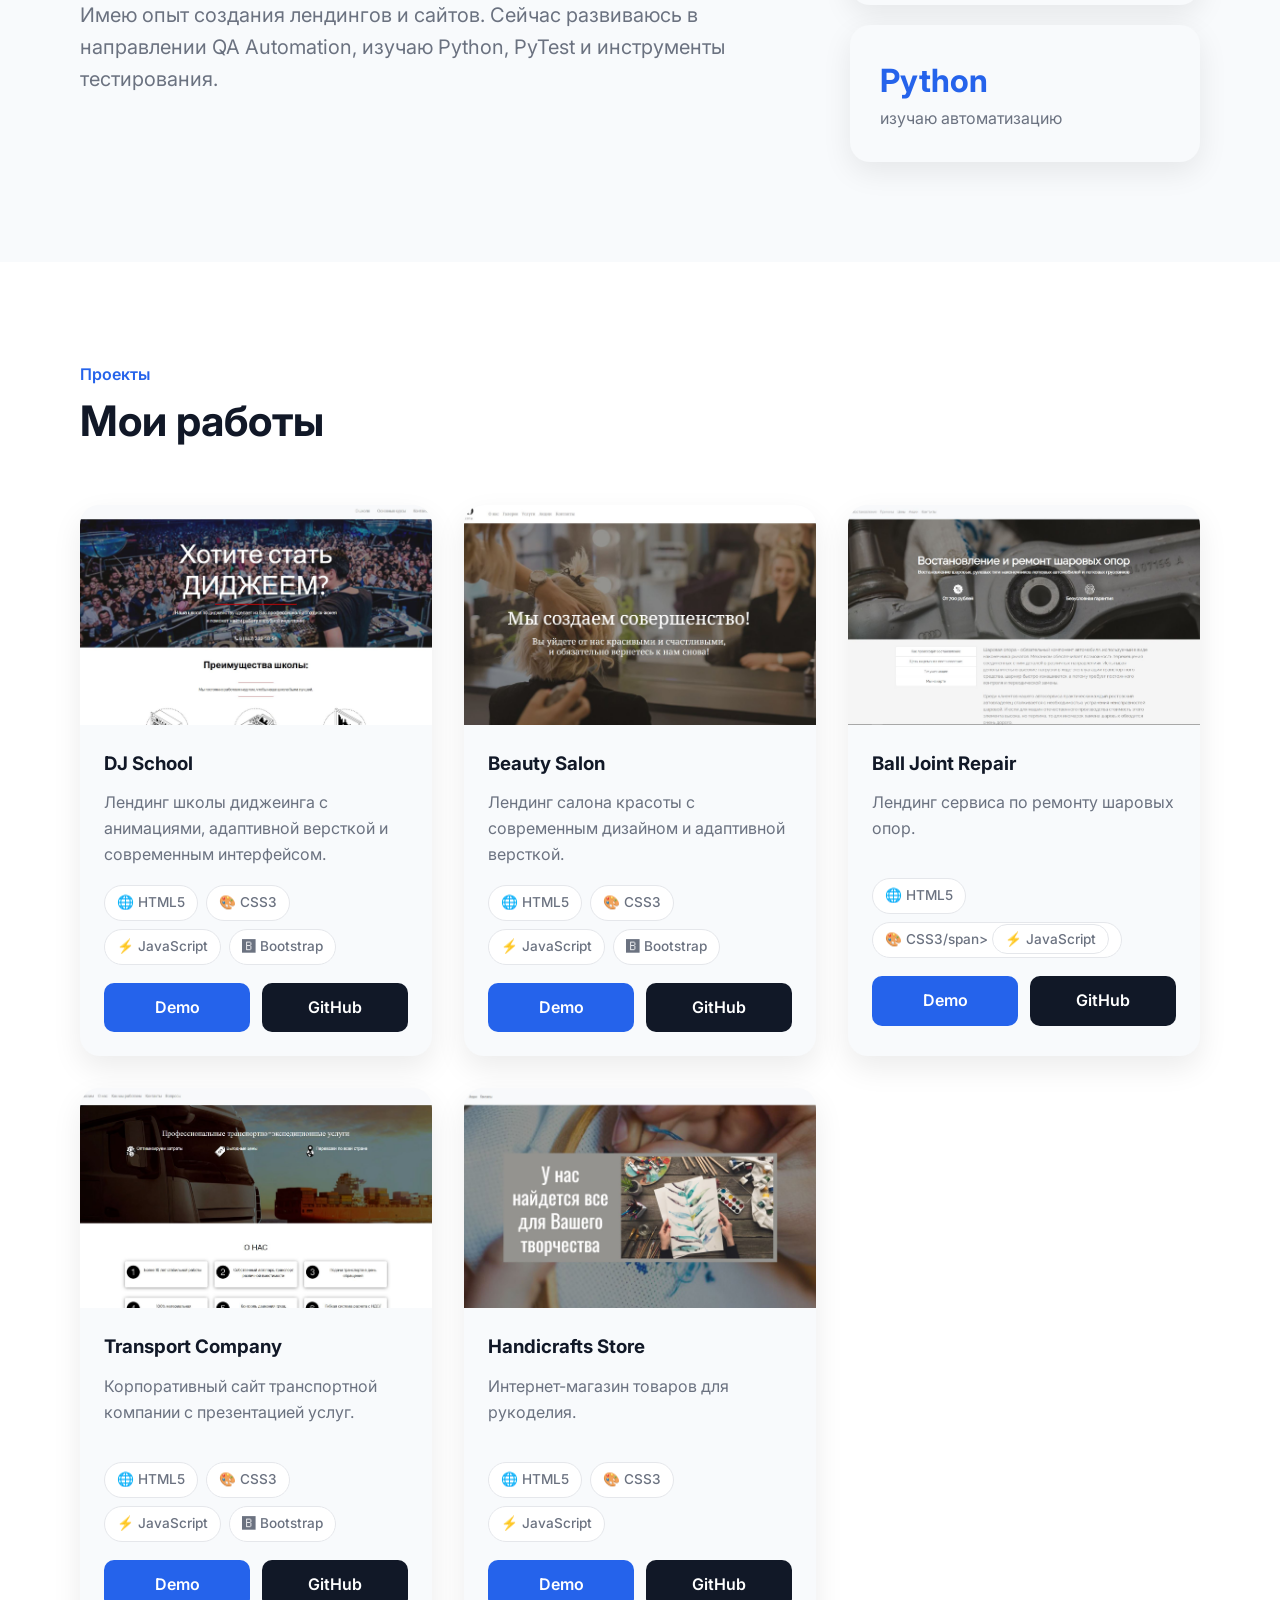
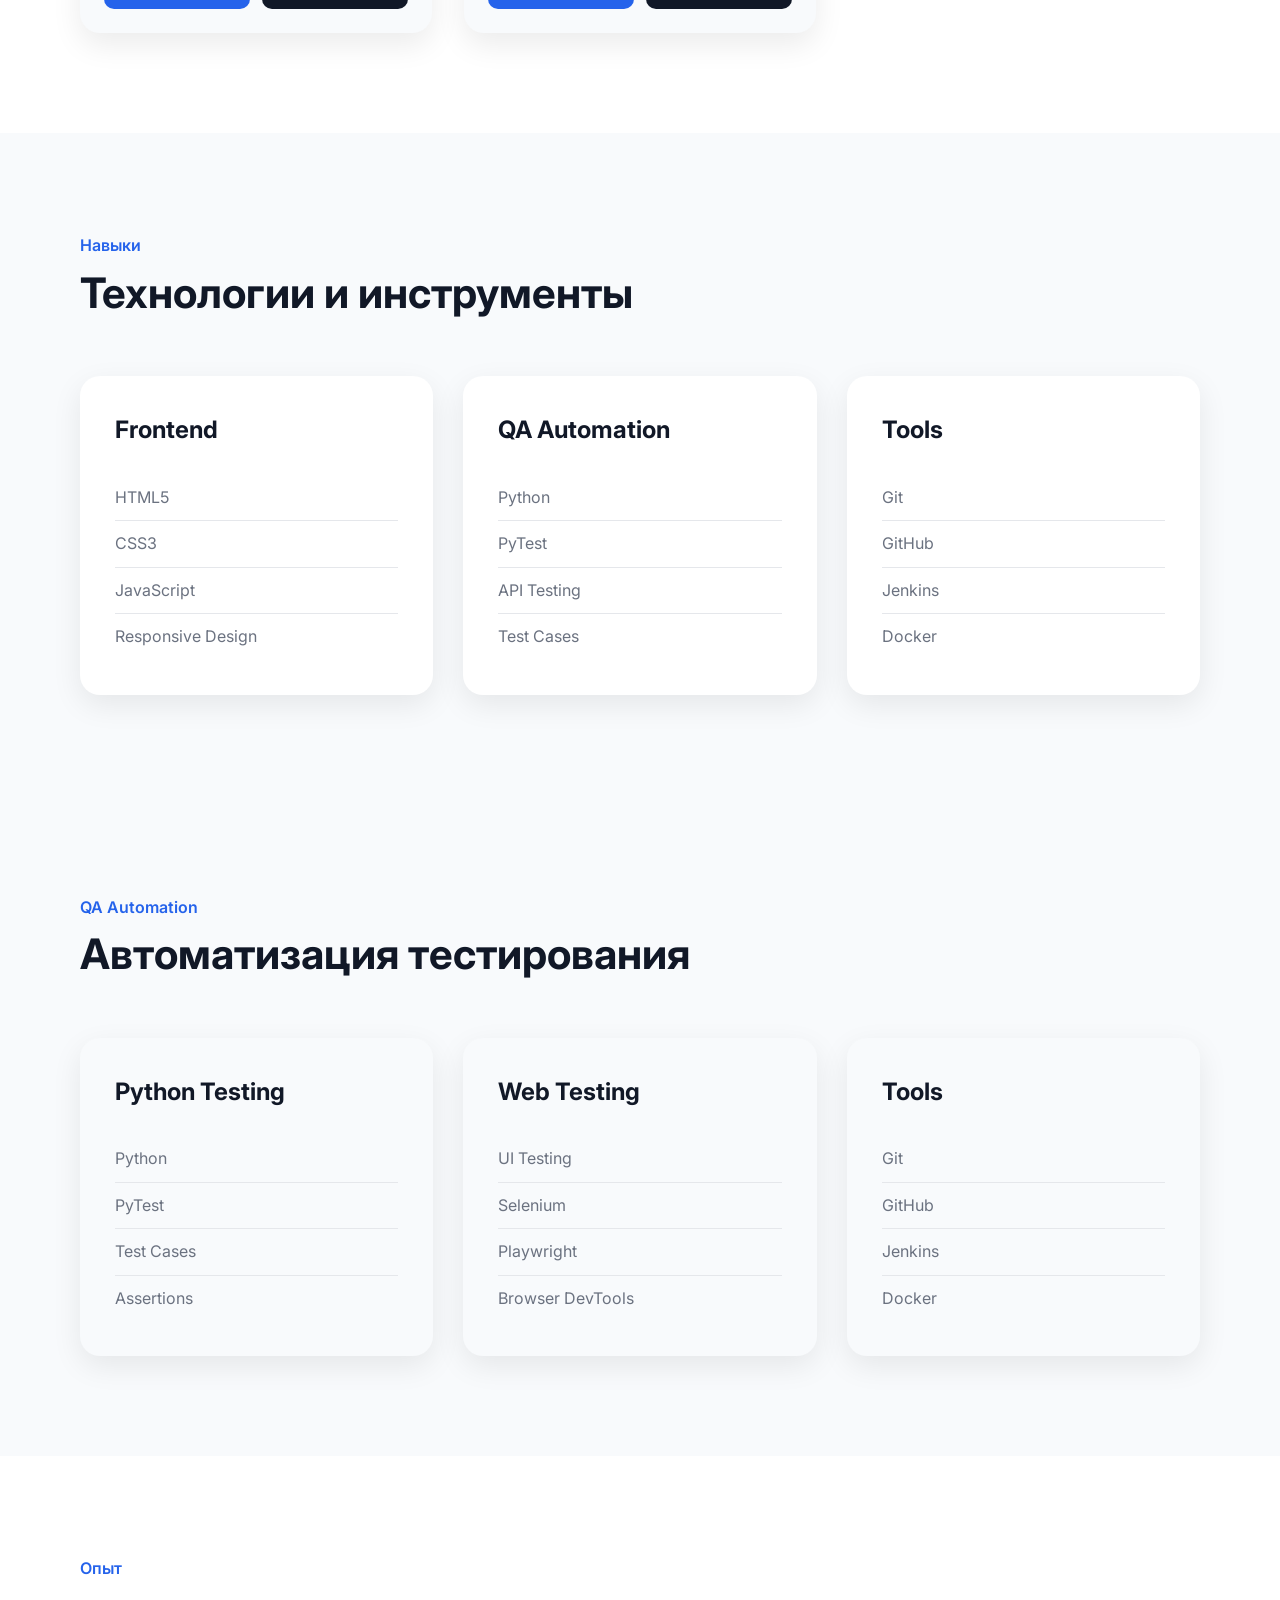
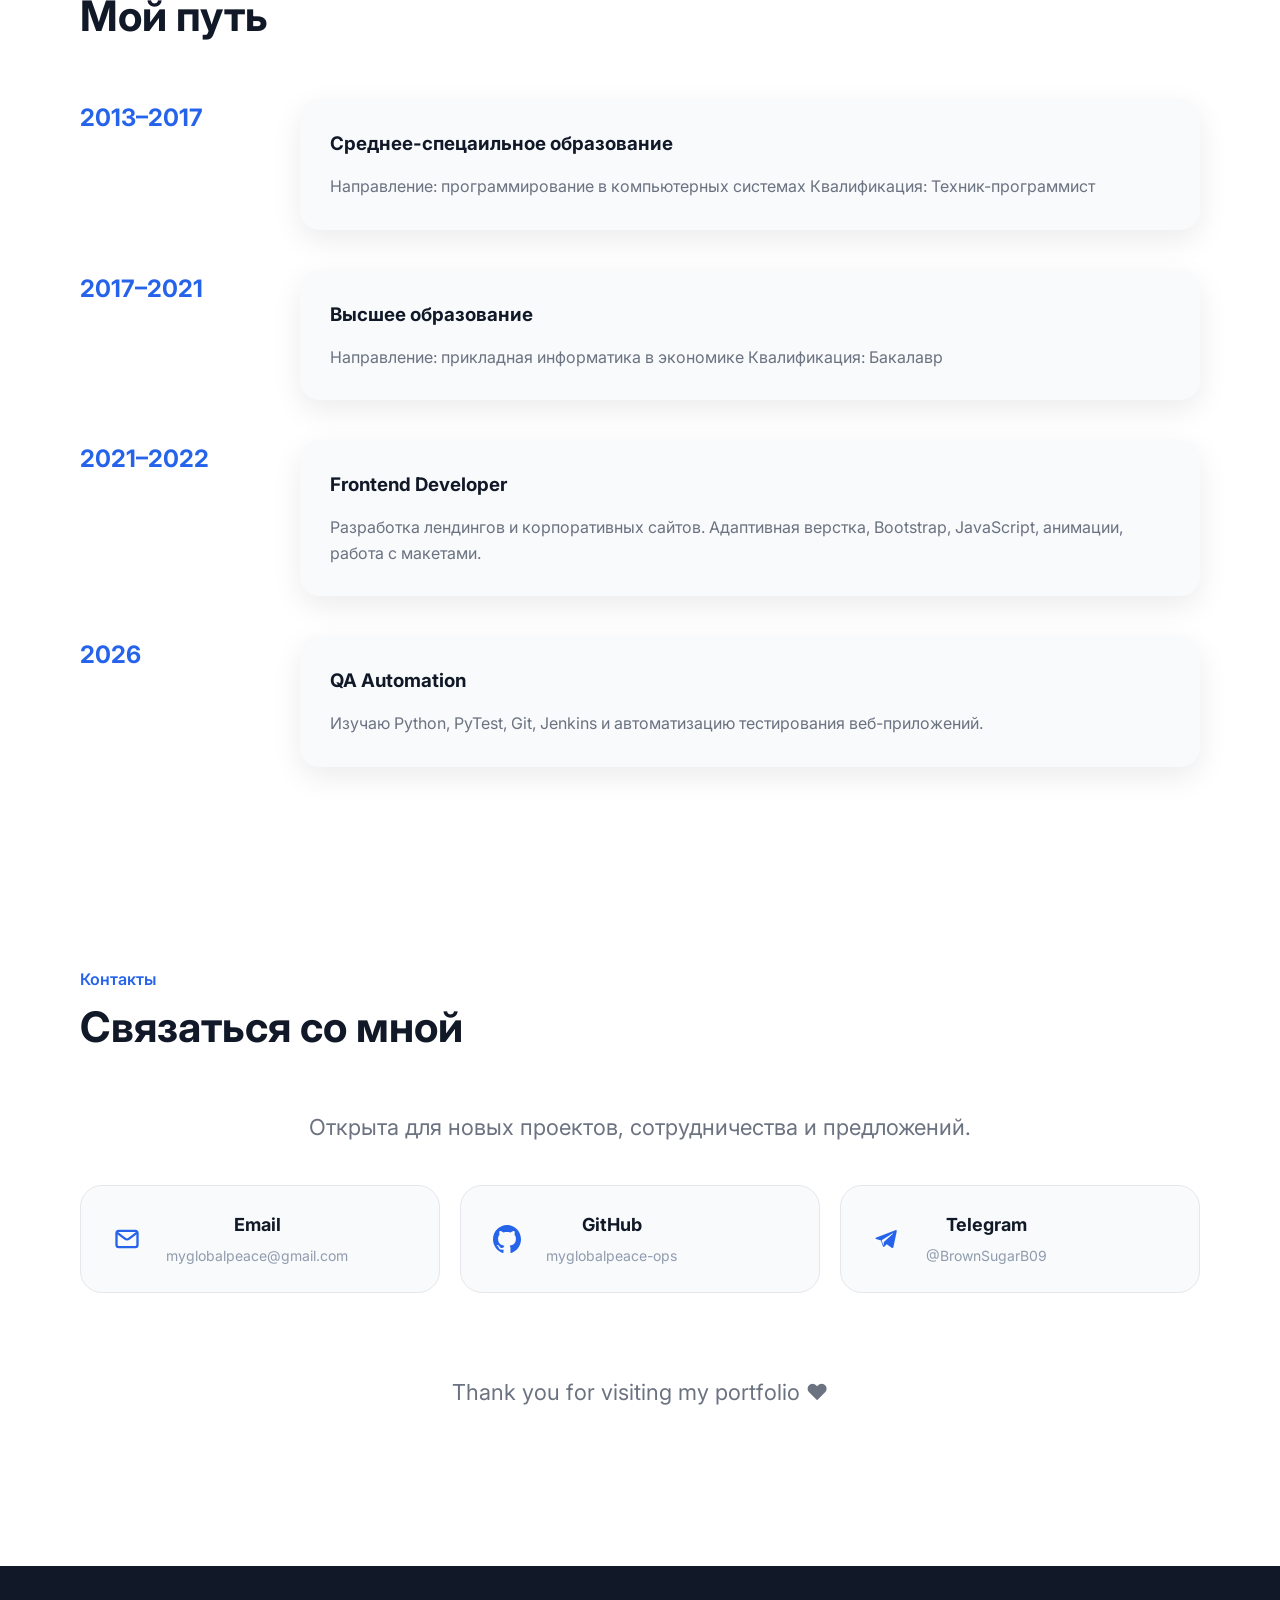
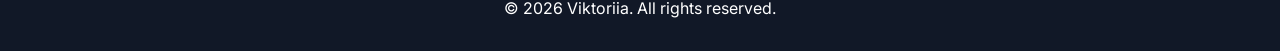
==== commit 74d350fd: "12" ====
--- a/index.html
+++ b/index.html
@@ -886,8 +886,6 @@
 
 </section>
 
-
-
 <footer>
 
     <div class="container">
@@ -902,7 +900,6 @@
 
 <script src="js/script.js"></script>
 
-
 </body>
 
 </html>
--- a/css/style.css
+++ b/css/style.css
@@ -1,3 +1,4 @@
+
 @import url("reset.css");
 @import url("variables.css");
 
